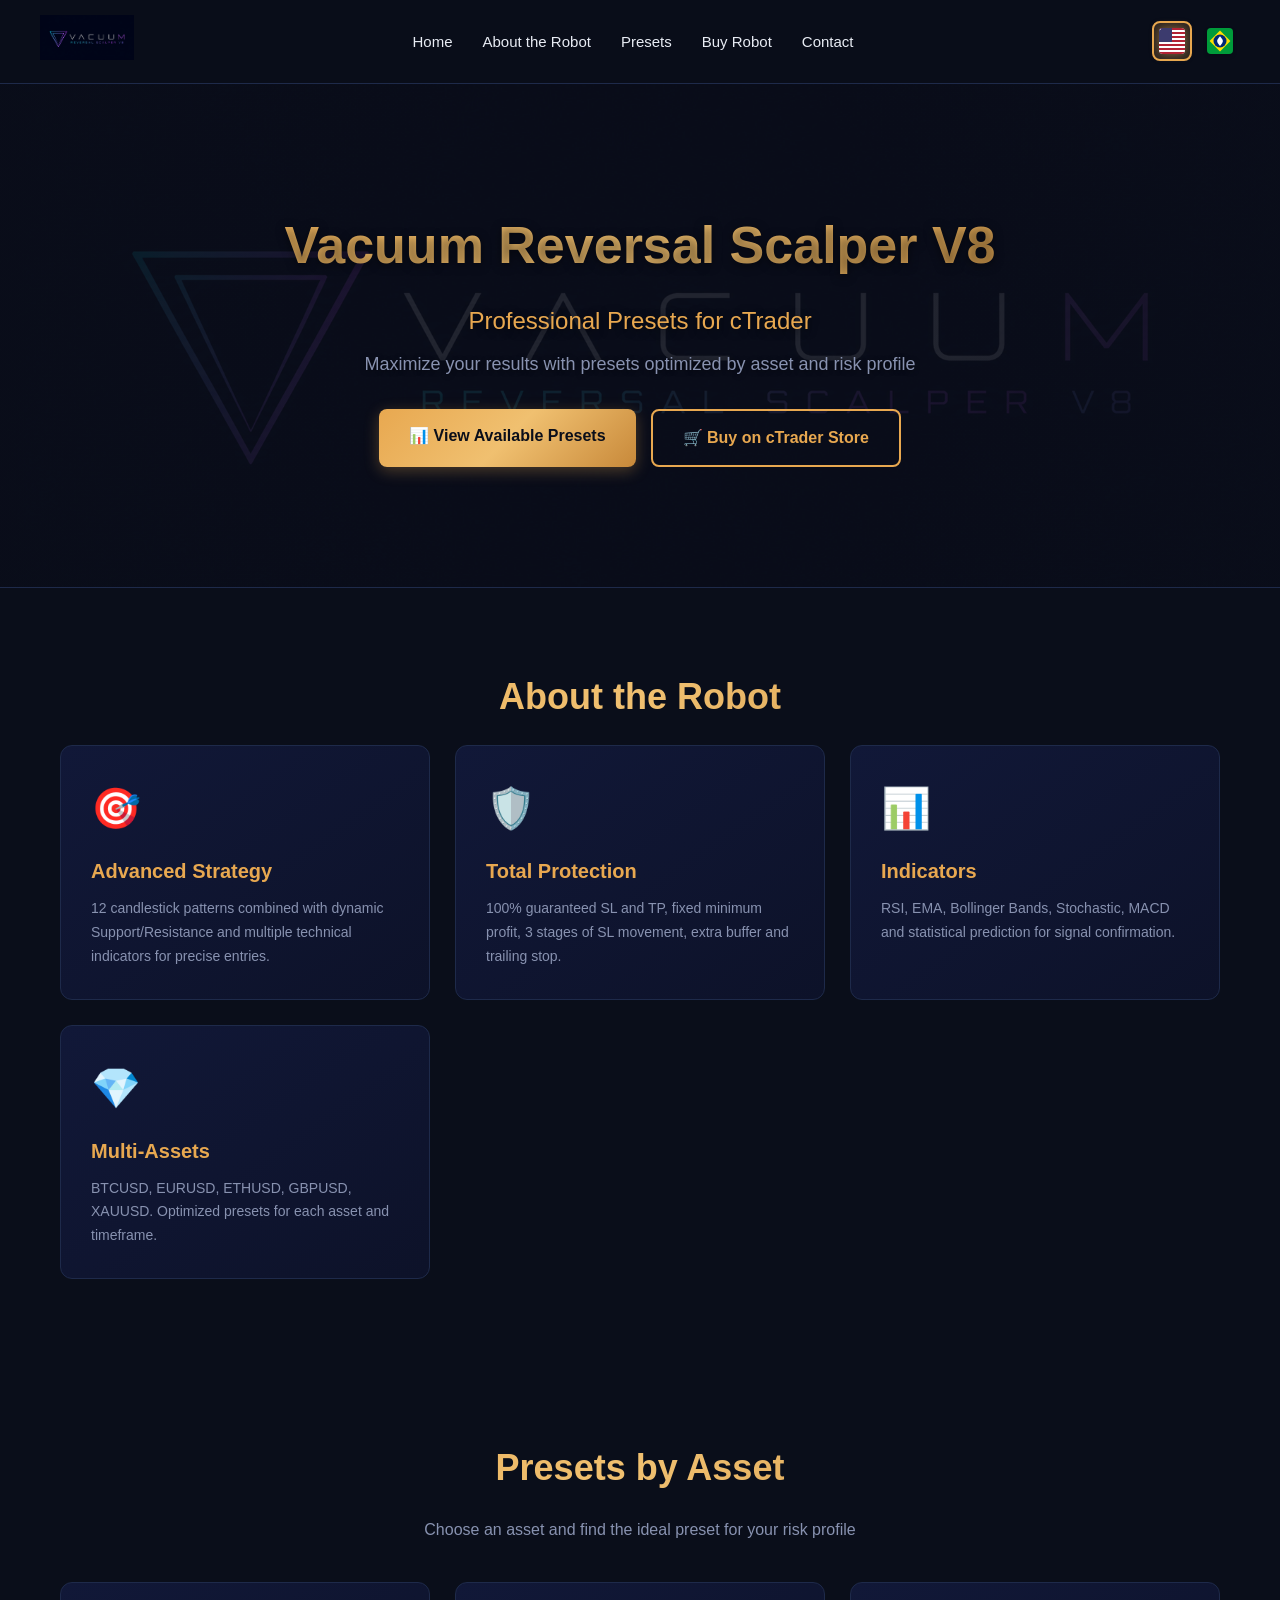
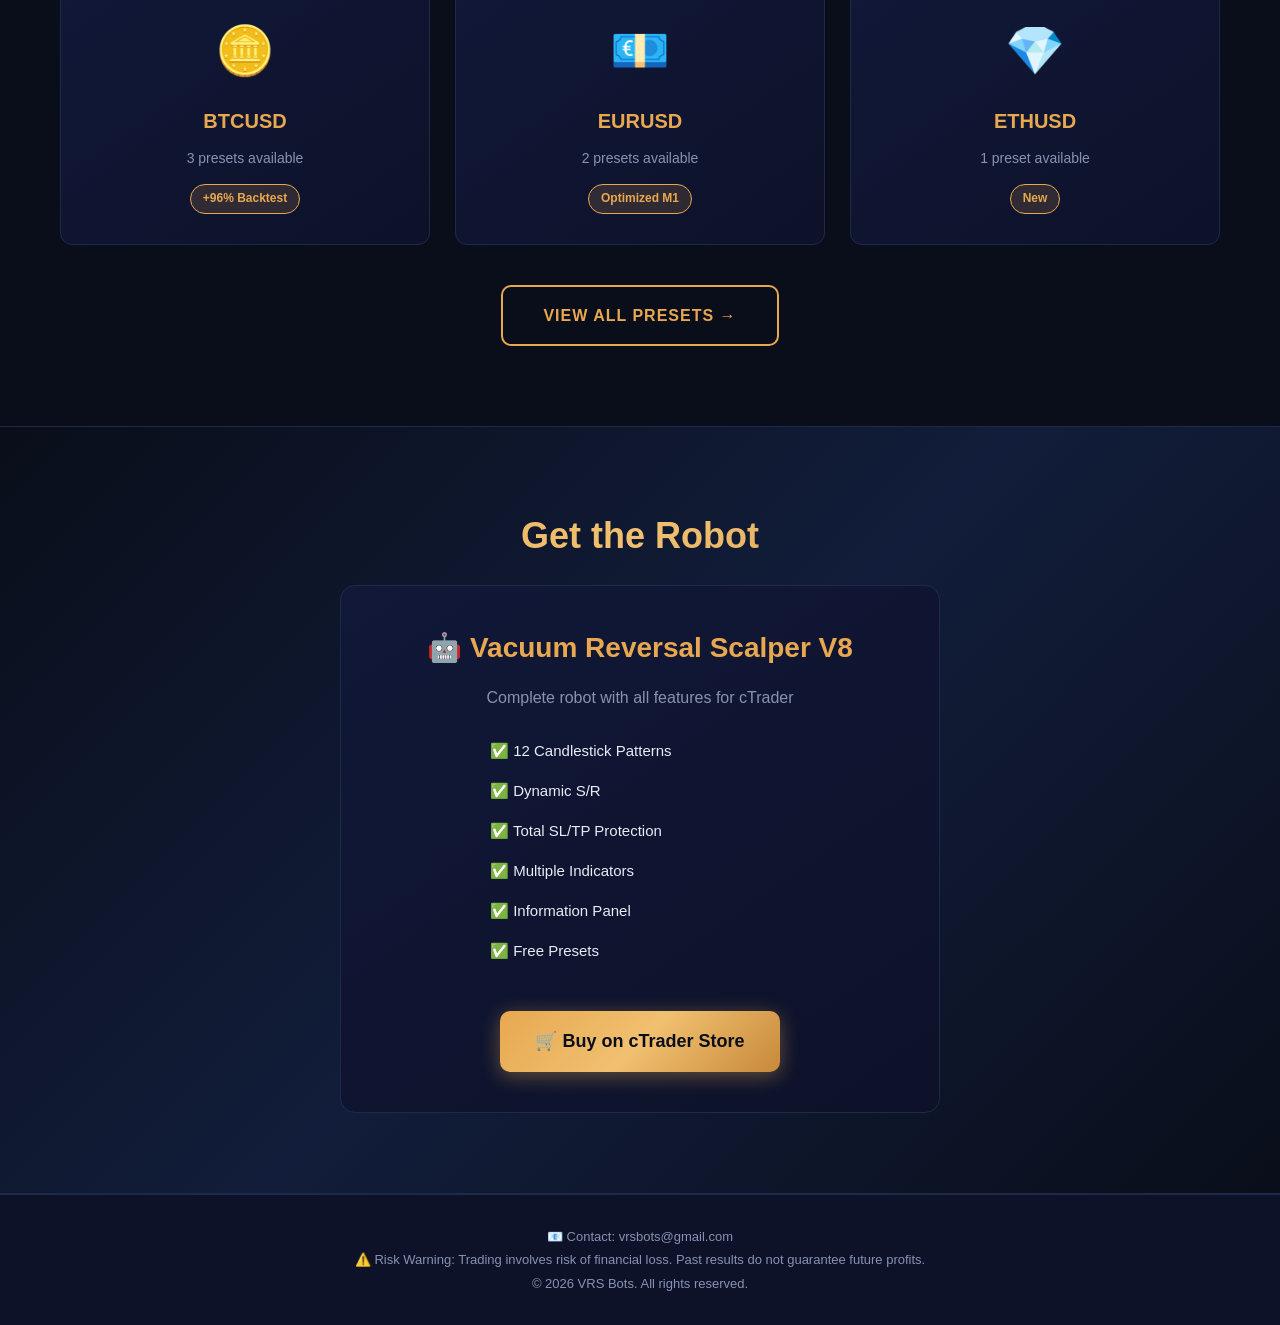
==== index.html @ 11b52287 "Atualização: multi-language, tabela de otimizações, banner e correções" ====
<!DOCTYPE html>
<html lang="en">
<head>
    <meta charset="UTF-8">
    <meta name="viewport" content="width=device-width, initial-scale=1.0">
    <title data-i18n="site.title">VRS Bots - Vacuum Reversal Scalper V8</title>
    <meta name="description" data-i18n="site.description" content="Professional presets for Vacuum Reversal Scalper V8. Optimized performance for cTrader.">
    <link rel="stylesheet" href="assets/css/style.css">
    <link rel="icon" type="image/x-icon" href="assets/images/favicon.ico">
</head>
<body>
    <header>
        <nav>
            <div class="logo">
                <img src="assets/images/logo.png" alt="VRS Bots" height="45">
            </div>
            <ul class="nav-links">
                <li><a href="#home" data-i18n="nav.home">Home</a></li>
                <li><a href="#about" data-i18n="nav.about">About the Robot</a></li>
                <li><a href="presets/" data-i18n="nav.presets">Presets</a></li>
                <li><a href="#buy" data-i18n="nav.buy">Buy Robot</a></li>
                <li><a href="#contact" data-i18n="nav.contact">Contact</a></li>
            </ul>
        </nav>
    </header>

    <main>
        <!-- Hero com Banner -->
        <section id="home" class="hero">
            <h1 data-i18n="hero.title">Vacuum Reversal Scalper V8</h1>
            <p class="subtitle" data-i18n="hero.subtitle">Professional Presets for cTrader</p>
            <p data-i18n="hero.description">Maximize your results with presets optimized by asset and risk profile</p>
            <div class="cta-buttons">
                <a href="presets/" class="btn-primary" data-i18n="hero.btn_presets">📊 View Available Presets</a>
                <a href="#buy" class="btn-secondary" data-i18n="hero.btn_buy">🛒 Buy on cTrader Store</a>
            </div>
        </section>

        <!-- Sobre o Robô -->
        <section id="about" class="about-section">
            <h2 data-i18n="about.title">About the Robot</h2>
            <div class="about-grid">
                <div class="about-card">
                    <div class="card-icon">🎯</div>
                    <h3 data-i18n="about.strategy.title">Advanced Strategy</h3>
                    <p data-i18n="about.strategy.desc">12 candlestick patterns combined with dynamic Support/Resistance and multiple technical indicators for precise entries.</p>
                </div>
                <div class="about-card">
                    <div class="card-icon">🛡️</div>
                    <h3 data-i18n="about.protection.title">Total Protection</h3>
                    <p data-i18n="about.protection.desc">100% guaranteed SL and TP, fixed minimum profit, 3 stages of SL movement, extra buffer and trailing stop.</p>
                </div>
                <div class="about-card">
                    <div class="card-icon">📊</div>
                    <h3 data-i18n="about.indicators.title">Indicators</h3>
                    <p data-i18n="about.indicators.desc">RSI, EMA, Bollinger Bands, Stochastic, MACD and statistical prediction for signal confirmation.</p>
                </div>
                <div class="about-card">
                    <div class="card-icon">💎</div>
                    <h3 data-i18n="about.assets.title">Multi-Assets</h3>
                    <p data-i18n="about.assets.desc">BTCUSD, EURUSD, ETHUSD, GBPUSD, XAUUSD. Optimized presets for each asset and timeframe.</p>
                </div>
            </div>
        </section>

        <!-- Presets em Destaque (APENAS 3) -->
        <section class="featured-presets">
            <h2 data-i18n="featured.title">Presets by Asset</h2>
            <p class="section-desc" data-i18n="featured.desc">Choose an asset and find the ideal preset for your risk profile</p>
            
            <div class="preset-cards">
                <!-- BTCUSD -->
                <a href="presets/btcusd/" class="preset-card">
                    <span class="asset-icon">🪙</span>
                    <h3>BTCUSD</h3>
                    <p>3 presets available</p>
                    <span class="badge">+96% Backtest</span>
                </a>

                <!-- EURUSD -->
                <a href="presets/eurusd/" class="preset-card">
                    <span class="asset-icon">💶</span>
                    <h3>EURUSD</h3>
                    <p>2 presets available</p>
                    <span class="badge">Optimized M1</span>
                </a>

                <!-- ETHUSD -->
                <a href="presets/ethusd/" class="preset-card">
                    <span class="asset-icon">💎</span>
                    <h3>ETHUSD</h3>
                    <p>1 preset available</p>
                    <span class="badge">New</span>
                </a>
            </div>

            <!-- Botão Ver Mais -->
            <div class="see-more">
                <a href="presets/" class="btn-see-more" data-i18n="featured.see_more">
                    View All Presets →
                </a>
            </div>
        </section>

        <!-- Comprar Robô -->
        <section id="buy" class="buy-section">
            <h2 data-i18n="buy_section.title">Get the Robot</h2>
            <div class="buy-card">
                <div class="buy-info">
                    <h3 data-i18n="buy_section.robot_name">🤖 Vacuum Reversal Scalper V8</h3>
                    <p data-i18n="buy_section.desc">Complete robot with all features for cTrader</p>
                    <ul data-i18n-list="buy_section.features">
                        <li>✅ 12 Candlestick Patterns</li>
                        <li>✅ Dynamic S/R</li>
                        <li>✅ Total SL/TP Protection</li>
                        <li>✅ Multiple Indicators</li>
                        <li>✅ Information Panel</li>
                        <li>✅ Free Presets</li>
                    </ul>
                    <a href="https://ctrader.com/loja/seu-robo-aqui" class="btn-buy" target="_blank" data-i18n="buy_section.btn">
                        🛒 Buy on cTrader Store
                    </a>
                </div>
            </div>
        </section>
    </main>

    <footer id="contact">
        <div class="footer-content">
            <p data-i18n="footer.contact">📧 Contact: vrsbots@gmail.com</p>
            <p data-i18n="footer.disclaimer">⚠️ Risk Warning: Trading involves risk of financial loss. Past results do not guarantee future profits.</p>
            <p data-i18n="footer.copyright">© 2026 VRS Bots. All rights reserved.</p>
        </div>
    </footer>

    <script src="assets/js/i18n.js"></script>
    <script src="assets/js/main.js"></script>
</body>
</html>
---- assets/css/style.css ----
/* ========== RESET ========== */
* {
    margin: 0;
    padding: 0;
    box-sizing: border-box;
}

/* ========== VARIÁVEIS DE CORES (Baseadas na Logo) ========== */
:root {
    /* Cores principais da logo */
    --bg-primary: #0a0e1a;
    --bg-secondary: #0d1229;
    --bg-card: #111838;
    --bg-table: #0b1025;
    
    /* Cores de texto */
    --text-primary: #e8ecf4;
    --text-secondary: #8892b0;
    
    /* Cores de destaque (dourado/laranja da logo) */
    --accent-primary: #e8a850;
    --accent-secondary: #c8893a;
    --accent-gold: #f0c070;
    
    /* Cores complementares */
    --accent-blue: #5b8def;
    --accent-red: #e05555;
    --accent-green: #4caf84;
    
    /* Bordas */
    --border: #1e2a4a;
    --border-light: #2a3a5a;
    
    /* Gradientes */
    --gradient-hero: linear-gradient(135deg, #0a0e1a 0%, #111d3a 50%, #0a0e1a 100%);
    --gradient-gold: linear-gradient(135deg, #e8a850, #f0c070, #c8893a);
    --gradient-card: linear-gradient(145deg, #111838, #0d1229);
}

/* ========== BASE ========== */
body {
    font-family: 'Segoe UI', Tahoma, Geneva, Verdana, sans-serif;
    background: var(--bg-primary);
    color: var(--text-primary);
    line-height: 1.6;
    min-height: 100vh;
}

a {
    color: var(--accent-primary);
    text-decoration: none;
    transition: all 0.3s;
}

a:hover {
    color: var(--accent-gold);
}

/* ========== HEADER ========== */
header {
    background: rgba(10, 14, 26, 0.95);
    backdrop-filter: blur(10px);
    padding: 15px 30px;
    border-bottom: 1px solid var(--border);
    position: sticky;
    top: 0;
    z-index: 100;
}

nav {
    display: flex;
    justify-content: space-between;
    align-items: center;
    max-width: 1200px;
    margin: 0 auto;
}

.logo img {
    height: 45px;
}

.nav-links {
    display: flex;
    list-style: none;
    gap: 30px;
}

.nav-links a {
    color: var(--text-primary);
    font-size: 15px;
    font-weight: 500;
    position: relative;
}

.nav-links a::after {
    content: '';
    position: absolute;
    width: 0;
    height: 2px;
    bottom: -5px;
    left: 0;
    background: var(--gradient-gold);
    transition: width 0.3s;
}

.nav-links a:hover::after {
    width: 100%;
}

/* ========== HERO COM BANNER ========== */
.hero {
    text-align: center;
    padding: 120px 20px;
    position: relative;
    overflow: hidden;
    /* Banner background */
    background-image: url('../images/banner.png');
    background-size: cover;
    background-position: center;
    background-repeat: no-repeat;
    border-bottom: 1px solid var(--border);
}

/* Overlay escuro com transparência 60% */
.hero::before {
    content: '';
    position: absolute;
    top: 0;
    left: 0;
    width: 100%;
    height: 100%;
    background: rgba(10, 14, 26, 0.9);  /* 60% de opacidade */
    z-index: 1;
}

/* Segundo overlay para efeito gradiente nas bordas */
.hero::after {
    content: '';
    position: absolute;
    top: 0;
    left: 0;
    width: 100%;
    height: 100%;
    background: radial-gradient(
        circle at center,
        transparent 40%,
        rgba(10, 14, 26, 0.4) 100%
    );
    z-index: 2;
}

/* Conteúdo do hero fica acima dos overlays */
.hero h1,
.hero .subtitle,
.hero p,
.hero .cta-buttons {
    position: relative;
    z-index: 3;
}

.hero h1 {
    font-size: 52px;
    margin-bottom: 15px;
    background: var(--gradient-gold);
    -webkit-background-clip: text;
    -webkit-text-fill-color: transparent;
    background-clip: text;
    text-shadow: 0 2px 10px rgba(0, 0, 0, 0.5);
}

.hero .subtitle {
    font-size: 24px;
    color: var(--accent-primary);
    margin-bottom: 10px;
    text-shadow: 0 2px 8px rgba(0, 0, 0, 0.5);
}

.hero p {
    font-size: 18px;
    color: var(--text-secondary);
    margin-bottom: 30px;
    text-shadow: 0 1px 5px rgba(0, 0, 0, 0.5);
}

.cta-buttons {
    display: flex;
    gap: 15px;
    justify-content: center;
    flex-wrap: wrap;
}

/* ========== BANNER PARA PÁGINAS INTERNAS ========== */
.page-banner {
    text-align: center;
    padding: 80px 20px;
    position: relative;
    overflow: hidden;
    background-image: url('../images/banner-interno.png');
    background-size: cover;
    background-position: center;
    background-repeat: no-repeat;
    border-bottom: 1px solid var(--border);
}

/* Overlay mais escuro para páginas internas (50%) */
.page-banner::before {
    content: '';
    position: absolute;
    top: 0;
    left: 0;
    width: 100%;
    height: 100%;
    background: rgba(10, 14, 26, 0.8);  /* 50% de opacidade */
    z-index: 1;
}

/* Gradiente suave nas bordas */
.page-banner::after {
    content: '';
    position: absolute;
    top: 0;
    left: 0;
    width: 100%;
    height: 100%;
    background: radial-gradient(
        circle at center,
        transparent 50%,
        rgba(10, 14, 26, 0.3) 100%
    );
    z-index: 2;
}

.page-banner h1,
.page-banner p,
.page-banner .breadcrumb {
    position: relative;
    z-index: 3;
    text-shadow: 0 2px 8px rgba(0, 0, 0, 0.5);
}

.page-banner h1 {
    font-size: 40px;
    margin-bottom: 10px;
    background: var(--gradient-gold);
    -webkit-background-clip: text;
    -webkit-text-fill-color: transparent;
    background-clip: text;
}

.page-banner p {
    color: var(--text-secondary);
    font-size: 16px;
}

.page-banner .breadcrumb {
    font-size: 14px;
    color: var(--text-secondary);
    margin-bottom: 15px;
}

.page-banner .breadcrumb a {
    color: var(--accent-primary);
}

/* ========== BOTÕES ========== */
.btn-primary {
    display: inline-block;
    padding: 14px 30px;
    background: var(--gradient-gold);
    color: #0a0e1a !important;
    border-radius: 8px;
    font-weight: 700;
    font-size: 16px;
    transition: all 0.3s;
    border: none;
    cursor: pointer;
    box-shadow: 0 4px 15px rgba(232, 168, 80, 0.3);
}

.btn-primary:hover {
    transform: translateY(-2px);
    box-shadow: 0 6px 25px rgba(232, 168, 80, 0.5);
    color: #0a0e1a !important;
}

.btn-secondary {
    display: inline-block;
    padding: 14px 30px;
    background: transparent;
    color: var(--accent-primary) !important;
    border: 2px solid var(--accent-primary);
    border-radius: 8px;
    font-weight: 600;
    font-size: 16px;
    transition: all 0.3s;
}

.btn-secondary:hover {
    background: rgba(232, 168, 80, 0.1);
    transform: translateY(-2px);
    box-shadow: 0 4px 15px rgba(232, 168, 80, 0.2);
}

.btn-download {
    display: inline-block;
    padding: 6px 15px;
    background: var(--accent-primary);
    color: #0a0e1a !important;
    border-radius: 5px;
    font-size: 13px;
    font-weight: 600;
    transition: all 0.3s;
}

.btn-download:hover {
    background: var(--accent-gold);
    transform: scale(1.05);
}

.btn-view {
    display: inline-block;
    padding: 6px 15px;
    background: transparent;
    color: var(--accent-primary) !important;
    border: 1px solid var(--accent-primary);
    border-radius: 5px;
    font-size: 13px;
    margin-right: 5px;
    transition: all 0.3s;
}

.btn-view:hover {
    background: rgba(232, 168, 80, 0.1);
}

.btn-card {
    display: inline-block;
    padding: 10px 25px;
    background: var(--accent-primary);
    color: #0a0e1a !important;
    border-radius: 6px;
    font-weight: 600;
    font-size: 14px;
    transition: all 0.3s;
}

.btn-card:hover {
    background: var(--accent-gold);
    transform: translateY(-2px);
}

.btn-buy {
    display: inline-block;
    padding: 16px 35px;
    background: var(--gradient-gold);
    color: #0a0e1a !important;
    border-radius: 10px;
    font-weight: 700;
    font-size: 18px;
    transition: all 0.3s;
    box-shadow: 0 4px 20px rgba(232, 168, 80, 0.4);
    margin-top: 20px;
}

.btn-buy:hover {
    transform: translateY(-3px);
    box-shadow: 0 8px 30px rgba(232, 168, 80, 0.6);
}

/* ========== SEÇÕES ========== */
section {
    padding: 80px 20px;
}

section h2 {
    text-align: center;
    font-size: 36px;
    margin-bottom: 20px;
    background: var(--gradient-gold);
    -webkit-background-clip: text;
    -webkit-text-fill-color: transparent;
    background-clip: text;
}

.section-desc {
    text-align: center;
    color: var(--text-secondary);
    font-size: 16px;
    margin-bottom: 40px;
}

/* ========== GRID DE CARDS ========== */
.about-grid, .preset-cards, .asset-grid {
    display: grid;
    grid-template-columns: repeat(auto-fit, minmax(280px, 1fr));
    gap: 25px;
    max-width: 1200px;
    margin: 0 auto;
    padding: 0 20px;
}

/* ========== ABOUT CARDS ========== */
.about-card {
    background: var(--gradient-card);
    padding: 30px;
    border-radius: 12px;
    border: 1px solid var(--border);
    transition: all 0.3s;
}

.about-card:hover {
    transform: translateY(-5px);
    box-shadow: 0 10px 30px rgba(0, 0, 0, 0.4);
    border-color: var(--accent-primary);
}

.card-icon {
    font-size: 40px;
    margin-bottom: 15px;
}

.about-card h3 {
    font-size: 20px;
    margin-bottom: 10px;
    color: var(--accent-primary);
}

.about-card p {
    color: var(--text-secondary);
    font-size: 14px;
    line-height: 1.7;
}

/* ========== PRESET CARDS ========== */
.preset-card {
    background: var(--gradient-card);
    padding: 30px;
    border-radius: 12px;
    border: 1px solid var(--border);
    text-align: center;
    transition: all 0.3s;
}

.preset-card:hover {
    transform: translateY(-5px);
    box-shadow: 0 10px 30px rgba(0, 0, 0, 0.4);
    border-color: var(--accent-primary);
}

.asset-icon {
    font-size: 48px;
    display: block;
    margin-bottom: 15px;
}

.preset-card h3 {
    font-size: 20px;
    margin-bottom: 10px;
    color: var(--accent-primary);
}

.preset-card p {
    color: var(--text-secondary);
    font-size: 14px;
    margin-bottom: 15px;
}

/* ========== BADGES ========== */
.badge {
    display: inline-block;
    padding: 4px 12px;
    border-radius: 20px;
    font-size: 12px;
    font-weight: 600;
    background: rgba(232, 168, 80, 0.15);
    color: var(--accent-primary);
    border: 1px solid var(--accent-primary);
}

.badge-red {
    background: rgba(224, 85, 85, 0.15);
    color: var(--accent-red);
    border: 1px solid var(--accent-red);
}

.badge-green {
    background: rgba(76, 175, 132, 0.15);
    color: var(--accent-green);
    border: 1px solid var(--accent-green);
}

.badge-blue {
    background: rgba(91, 141, 239, 0.15);
    color: var(--accent-blue);
    border: 1px solid var(--accent-blue);
}

.badge-gold {
    background: rgba(232, 168, 80, 0.15);
    color: var(--accent-gold);
    border: 1px solid var(--accent-gold);
}

/* ========== BUY SECTION ========== */
.buy-section {
    background: var(--gradient-hero);
    border-top: 1px solid var(--border);
    border-bottom: 1px solid var(--border);
}

.buy-card {
    max-width: 600px;
    margin: 0 auto;
    background: var(--gradient-card);
    padding: 40px;
    border-radius: 15px;
    border: 1px solid var(--border);
    text-align: center;
}

.buy-card h3 {
    font-size: 28px;
    margin-bottom: 15px;
    color: var(--accent-primary);
}

.buy-card p {
    color: var(--text-secondary);
    margin-bottom: 20px;
}

.buy-card ul {
    list-style: none;
    text-align: left;
    max-width: 300px;
    margin: 0 auto 20px;
}

.buy-card ul li {
    padding: 8px 0;
    color: var(--text-primary);
    font-size: 15px;
}

/* ========== PÁGINA DE PRESETS DO ATIVO ========== */
.preset-asset-page {
    max-width: 1100px;
    margin: 0 auto;
    padding: 40px 20px;
}

/* ========== PRESET SECTION ========== */
.preset-section {
    background: var(--gradient-card);
    border-radius: 15px;
    padding: 30px;
    margin-bottom: 40px;
    border: 1px solid var(--border);
}

.preset-title {
    display: flex;
    align-items: center;
    gap: 15px;
    margin-bottom: 20px;
    flex-wrap: wrap;
}

.preset-title h2 {
    font-size: 28px;
    color: var(--text-primary);
}

.preset-stats {
    display: flex;
    gap: 30px;
    margin-bottom: 15px;
    flex-wrap: wrap;
}

.stat-item {
    text-align: center;
}

.stat-value {
    display: block;
    font-size: 28px;
    font-weight: bold;
    color: var(--accent-primary);
}

.stat-label {
    display: block;
    font-size: 12px;
    color: var(--text-secondary);
    text-transform: uppercase;
    letter-spacing: 1px;
}

.preset-desc {
    color: var(--text-secondary);
    margin-bottom: 25px;
    font-size: 15px;
    line-height: 1.7;
}

/* ========== TABELA DE ARQUIVOS ========== */
.files-table {
    width: 100%;
    border-collapse: collapse;
    background: var(--bg-table);
    border-radius: 10px;
    overflow: hidden;
}

.files-table th {
    background: var(--bg-secondary);
    padding: 14px 15px;
    text-align: left;
    font-size: 13px;
    font-weight: 600;
    text-transform: uppercase;
    letter-spacing: 1px;
    color: var(--accent-primary);
    border-bottom: 2px solid var(--border);
}

.files-table td {
    padding: 14px 15px;
    border-bottom: 1px solid var(--border);
    font-size: 14px;
}

.files-table tbody tr:hover {
    background: rgba(232, 168, 80, 0.03);
}

.files-table strong {
    color: var(--text-primary);
}

/* ========== ASSET CARDS (Página de Presets) ========== */
.asset-grid {
    display: grid;
    grid-template-columns: repeat(auto-fit, minmax(280px, 1fr));
    gap: 25px;
    max-width: 1200px;
    margin: 0 auto;
    padding: 0 20px;
}

.asset-card {
    background: var(--gradient-card);
    padding: 30px;
    border-radius: 12px;
    border: 1px solid var(--border);
    text-align: center;
    transition: all 0.3s;
}

.asset-card:hover {
    transform: translateY(-5px);
    box-shadow: 0 10px 30px rgba(0, 0, 0, 0.4);
    border-color: var(--accent-primary);
}

.asset-header {
    margin-bottom: 15px;
}

.asset-header .asset-icon {
    font-size: 48px;
    display: block;
    margin-bottom: 10px;
}

.asset-header h2 {
    font-size: 24px;
    color: var(--accent-primary);
}

.asset-info p {
    color: var(--text-secondary);
    font-size: 14px;
    margin-bottom: 8px;
}

/* ========== FOOTER ========== */
footer {
    background: var(--bg-secondary);
    text-align: center;
    padding: 30px;
    border-top: 1px solid var(--border);
    color: var(--text-secondary);
    font-size: 13px;
    line-height: 1.8;
}

/* ========== RESPONSIVO ========== */
@media (max-width: 768px) {
    .hero h1 {
        font-size: 32px;
    }

    .nav-links {
        display: none;
    }

    .preset-stats {
        gap: 20px;
    }

    .stat-item {
        flex: 1;
        min-width: 80px;
    }

    .files-table {
        font-size: 12px;
    }

    .files-table th,
    .files-table td {
        padding: 10px;
    }

    .btn-download,
    .btn-view {
        padding: 4px 10px;
        font-size: 11px;
    }
    
    .buy-card {
        padding: 25px;
    }
    
    .hero {
        padding: 80px 20px;
    }
    
    .page-banner {
        padding: 60px 20px;
    }
}
/* ========== TABELA DE OTIMIZAÇÕES ========== */
.table-container {
    overflow-x: auto;
    margin-bottom: 30px;
    border-radius: 12px;
    border: 1px solid var(--border);
}

.optimization-table {
    width: 100%;
    min-width: 900px;
    border-collapse: collapse;
    background: var(--bg-table);
    font-size: 14px;
}

.optimization-table th {
    background: var(--bg-secondary);
    padding: 18px 15px;
    text-align: center;
    font-size: 13px;
    font-weight: 700;
    text-transform: uppercase;
    letter-spacing: 0.5px;
    color: var(--accent-primary);
    border-bottom: 3px solid var(--accent-primary);
    white-space: nowrap;
}

.optimization-table td {
    padding: 16px 15px;
    text-align: center;
    border-bottom: 1px solid var(--border);
    white-space: nowrap;
    color: var(--text-primary);
    font-size: 14px;
}

.optimization-table tbody tr {
    transition: all 0.3s;
}

.optimization-table tbody tr:hover {
    background: rgba(232, 168, 80, 0.05);
    transform: scale(1.005);
}

.optimization-table tbody tr:nth-child(even) {
    background: rgba(255, 255, 255, 0.015);
}

.optimization-table tbody tr:nth-child(even):hover {
    background: rgba(232, 168, 80, 0.05);
}

/* Valores positivos (verde) */
.optimization-table .positive {
    color: var(--accent-green);
    font-weight: 700;
}

/* Valores negativos (vermelho) */
.optimization-table .negative {
    color: var(--accent-red);
    font-weight: 600;
}

/* Coluna de Download */
.optimization-table td:last-child {
    padding: 12px;
}

/* ========== INFO DO ZIP ========== */
.zip-info {
    background: var(--gradient-card);
    border-radius: 12px;
    padding: 25px 30px;
    border: 1px solid var(--border);
    text-align: center;
}

.zip-info h3 {
    color: var(--accent-primary);
    margin-bottom: 15px;
    font-size: 16px;
}

.zip-items {
    display: flex;
    justify-content: center;
    gap: 20px;
    flex-wrap: wrap;
}

.zip-item {
    background: var(--bg-secondary);
    padding: 10px 18px;
    border-radius: 8px;
    font-size: 13px;
    color: var(--text-secondary);
    border: 1px solid var(--border);
    display: flex;
    align-items: center;
    gap: 8px;
}

/* ========== RESPONSIVO ========== */
@media (max-width: 768px) {
    .optimization-table {
        min-width: 700px;
        font-size: 12px;
    }
    
    .optimization-table th,
    .optimization-table td {
        padding: 10px 8px;
        font-size: 11px;
    }
    
    .zip-items {
        gap: 10px;
    }
    
    .zip-item {
        font-size: 11px;
        padding: 8px 12px;
    }
}
/* ========== SELETOR DE IDIOMA ========== */
.lang-switcher {
    display: flex;
    gap: 5px;
    margin-left: 20px;
}

.lang-btn {
    padding: 6px 12px;
    background: transparent;
    color: var(--text-secondary);
    border: 1px solid var(--border);
    border-radius: 6px;
    cursor: pointer;
    font-size: 13px;
    font-weight: 500;
    transition: all 0.3s;
}

.lang-btn:hover {
    color: var(--accent-primary);
    border-color: var(--accent-primary);
}

.lang-btn.active {
    background: var(--accent-primary);
    color: #0a0e1a;
    border-color: var(--accent-primary);
    font-weight: 700;
}

@media (max-width: 768px) {
    .lang-switcher {
        margin-left: 10px;
    }
    
    .lang-btn {
        padding: 4px 8px;
        font-size: 11px;
    }
}
/* ========== BOTÃO VER MAIS ========== */
.see-more {
    text-align: center;
    margin-top: 40px;
}

.btn-see-more {
    display: inline-block;
    padding: 16px 40px;
    background: transparent;
    color: var(--accent-primary) !important;
    border: 2px solid var(--accent-primary);
    border-radius: 10px;
    font-weight: 700;
    font-size: 16px;
    transition: all 0.3s;
    text-transform: uppercase;
    letter-spacing: 1px;
}

.btn-see-more:hover {
    background: var(--accent-primary);
    color: #0a0e1a !important;
    transform: translateY(-2px);
    box-shadow: 0 5px 20px rgba(232, 168, 80, 0.3);
}
/* ========== SELETOR DE IDIOMA COM BANDEIRAS ========== */
.lang-switcher {
    display: flex;
    gap: 8px;
    margin-left: 20px;
    align-items: center;
}

.lang-btn {
    display: flex;
    align-items: center;
    justify-content: center;
    padding: 6px;
    background: transparent;
    border: 2px solid transparent;
    border-radius: 8px;
    cursor: pointer;
    transition: all 0.3s;
    width: 40px;
    height: 40px;
}

.lang-btn img {
    width: 26px;
    height: 26px;
    border-radius: 4px;
    transition: all 0.3s;
    box-shadow: 0 2px 4px rgba(0,0,0,0.2);
}

.lang-btn:hover {
    background: rgba(232, 168, 80, 0.1);
    border-color: rgba(232, 168, 80, 0.3);
}

.lang-btn:hover img {
    transform: scale(1.1);
}

.lang-btn.active {
    background: rgba(232, 168, 80, 0.15);
    border-color: var(--accent-primary);
}

.lang-btn.active img {
    box-shadow: 0 0 10px rgba(232, 168, 80, 0.5);
}

.lang-btn:disabled {
    opacity: 0.5;
    cursor: not-allowed;
}

@media (max-width: 768px) {
    .lang-switcher {
        margin-left: 10px;
        gap: 5px;
    }
    
    .lang-btn {
        width: 36px;
        height: 36px;
    }
    
    .lang-btn img {
        width: 22px;
        height: 22px;
    }
}
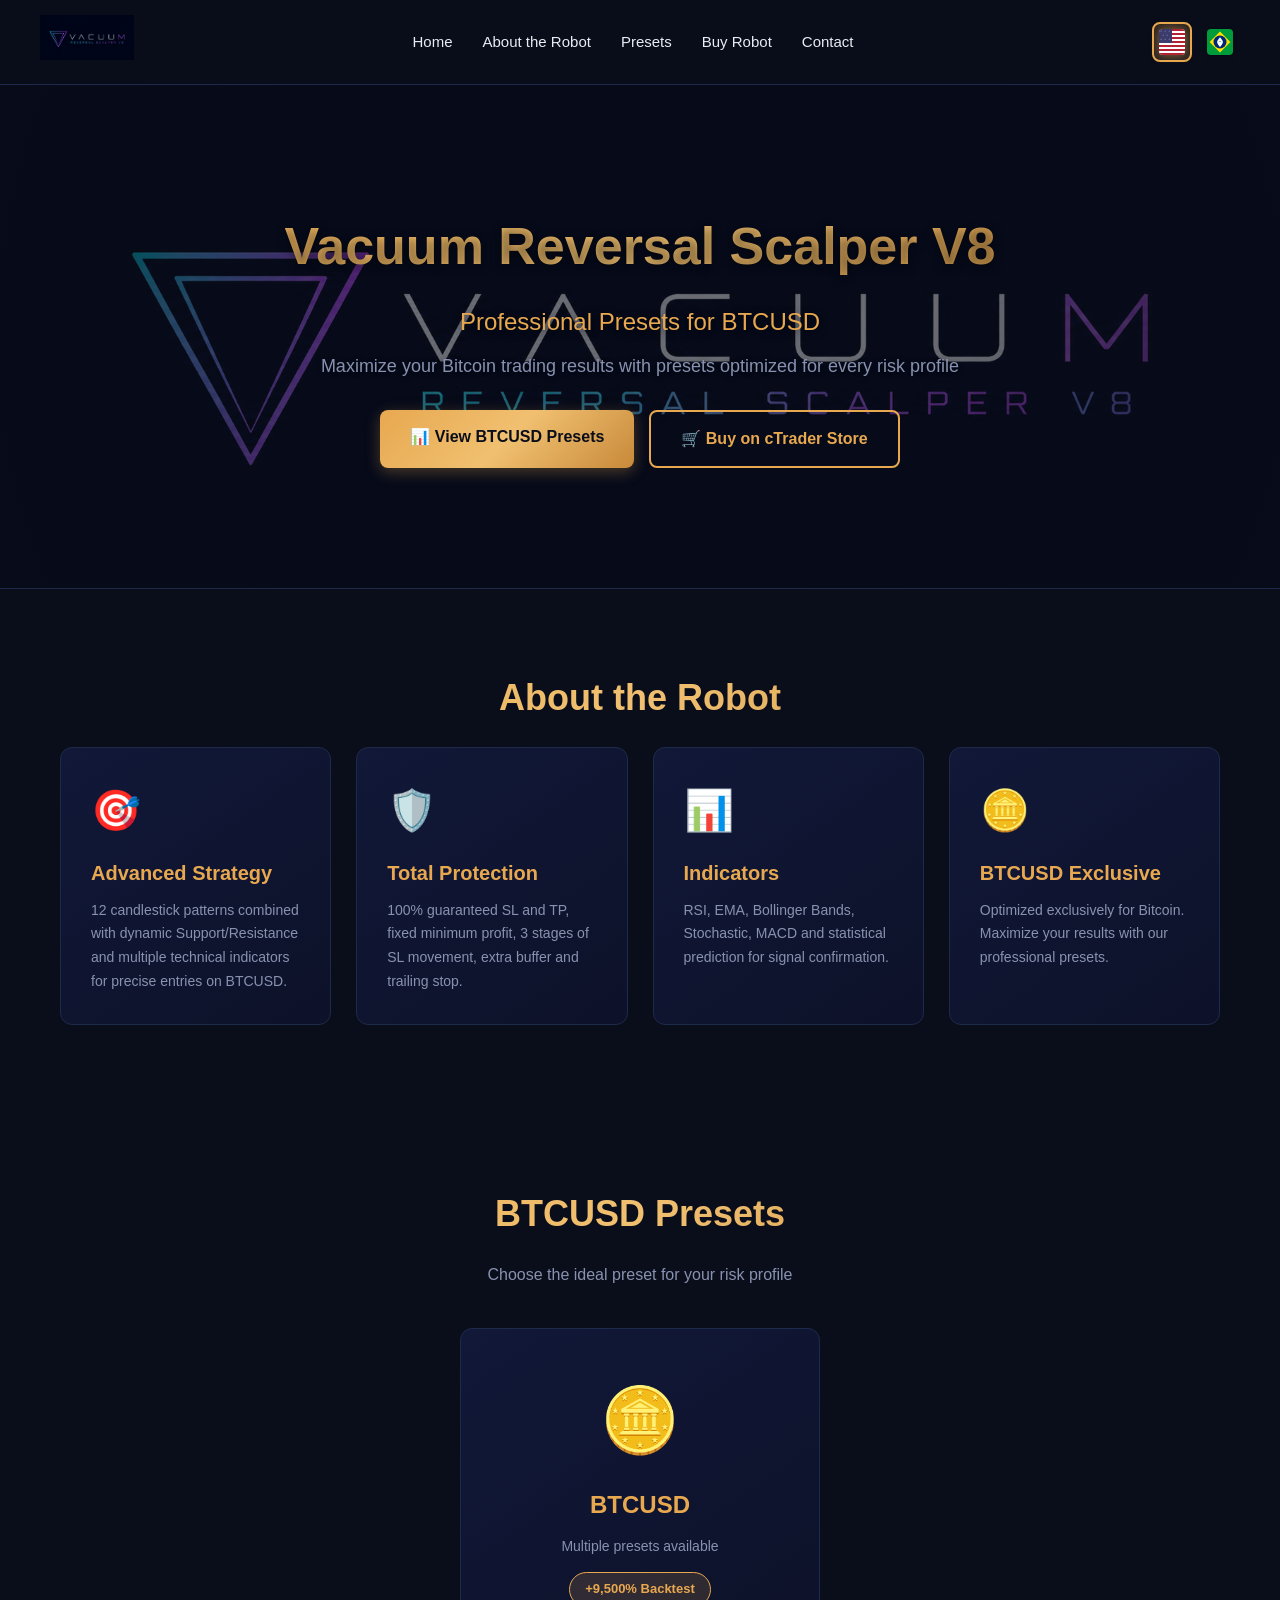
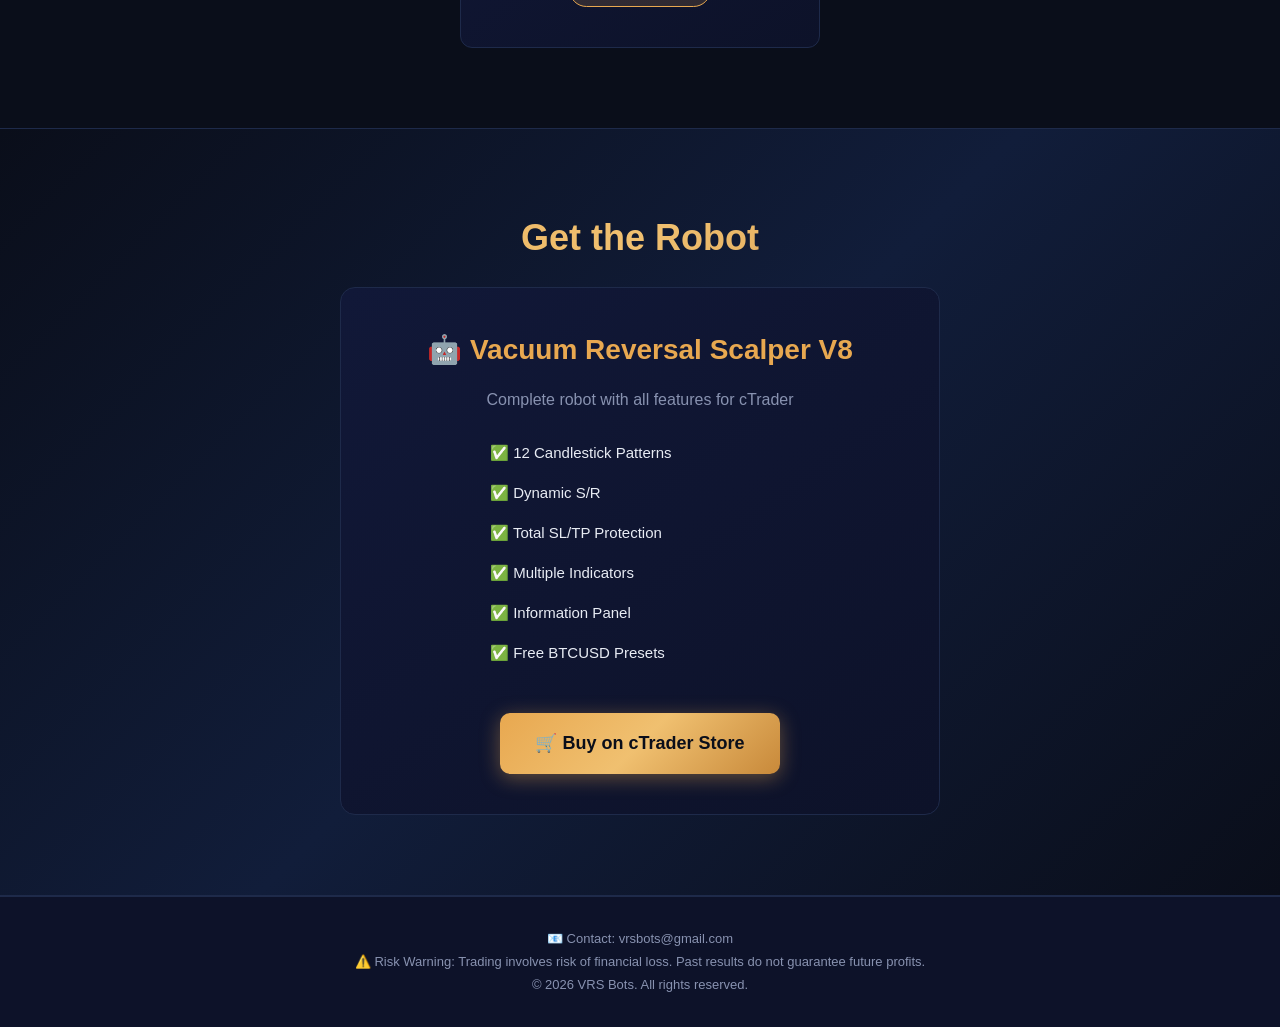
==== commit c68b7e38: "Adicionado style.css, main.js, data.json, bandeiras SVG" ====
--- a/index.html
+++ b/index.html
@@ -56,48 +56,24 @@
                     <p data-i18n="about.indicators.desc">RSI, EMA, Bollinger Bands, Stochastic, MACD and statistical prediction for signal confirmation.</p>
                 </div>
                 <div class="about-card">
-                    <div class="card-icon">💎</div>
-                    <h3 data-i18n="about.assets.title">Multi-Assets</h3>
-                    <p data-i18n="about.assets.desc">BTCUSD, EURUSD, ETHUSD, GBPUSD, XAUUSD. Optimized presets for each asset and timeframe.</p>
+                    <div class="card-icon">🪙</div>
+                    <h3 data-i18n="about.asset.title">BTCUSD</h3>
+                    <p data-i18n="about.asset.desc">Optimized exclusively for Bitcoin. Maximize your results with our professional presets.</p>
                 </div>
             </div>
         </section>
 
-        <!-- Presets em Destaque (APENAS 3) -->
+        <!-- Preset BTCUSD -->
         <section class="featured-presets">
-            <h2 data-i18n="featured.title">Presets by Asset</h2>
-            <p class="section-desc" data-i18n="featured.desc">Choose an asset and find the ideal preset for your risk profile</p>
+            <h2 data-i18n="featured.title">BTCUSD Presets</h2>
+            <p class="section-desc" data-i18n="featured.desc">Choose the ideal preset for your risk profile</p>
             
             <div class="preset-cards">
-                <!-- BTCUSD -->
                 <a href="presets/btcusd/" class="preset-card">
                     <span class="asset-icon">🪙</span>
                     <h3>BTCUSD</h3>
-                    <p>3 presets available</p>
-                    <span class="badge">+96% Backtest</span>
-                </a>
-
-                <!-- EURUSD -->
-                <a href="presets/eurusd/" class="preset-card">
-                    <span class="asset-icon">💶</span>
-                    <h3>EURUSD</h3>
-                    <p>2 presets available</p>
-                    <span class="badge">Optimized M1</span>
-                </a>
-
-                <!-- ETHUSD -->
-                <a href="presets/ethusd/" class="preset-card">
-                    <span class="asset-icon">💎</span>
-                    <h3>ETHUSD</h3>
-                    <p>1 preset available</p>
-                    <span class="badge">New</span>
-                </a>
-            </div>
-
-            <!-- Botão Ver Mais -->
-            <div class="see-more">
-                <a href="presets/" class="btn-see-more" data-i18n="featured.see_more">
-                    View All Presets →
+                    <p data-i18n="featured.presets_available">Multiple presets available</p>
+                    <span class="badge">+9,500% Backtest</span>
                 </a>
             </div>
         </section>
@@ -127,7 +103,7 @@
 
     <footer id="contact">
         <div class="footer-content">
-            <p data-i18n="footer.contact">📧 Contact: vrsbots@gmail.com</p>
+            <p data-i18n="footer.contact">📧 Contact: vrsbots@email.com</p>
             <p data-i18n="footer.disclaimer">⚠️ Risk Warning: Trading involves risk of financial loss. Past results do not guarantee future profits.</p>
             <p data-i18n="footer.copyright">© 2026 VRS Bots. All rights reserved.</p>
         </div>
--- a/assets/css/style.css
+++ b/assets/css/style.css
@@ -5,33 +5,27 @@
     box-sizing: border-box;
 }
 
-/* ========== VARIÁVEIS DE CORES (Baseadas na Logo) ========== */
+/* ========== VARIÁVEIS DE CORES ========== */
 :root {
-    /* Cores principais da logo */
     --bg-primary: #0a0e1a;
     --bg-secondary: #0d1229;
     --bg-card: #111838;
     --bg-table: #0b1025;
     
-    /* Cores de texto */
     --text-primary: #e8ecf4;
     --text-secondary: #8892b0;
     
-    /* Cores de destaque (dourado/laranja da logo) */
     --accent-primary: #e8a850;
     --accent-secondary: #c8893a;
     --accent-gold: #f0c070;
     
-    /* Cores complementares */
     --accent-blue: #5b8def;
     --accent-red: #e05555;
     --accent-green: #4caf84;
     
-    /* Bordas */
     --border: #1e2a4a;
     --border-light: #2a3a5a;
     
-    /* Gradientes */
     --gradient-hero: linear-gradient(135deg, #0a0e1a 0%, #111d3a 50%, #0a0e1a 100%);
     --gradient-gold: linear-gradient(135deg, #e8a850, #f0c070, #c8893a);
     --gradient-card: linear-gradient(145deg, #111838, #0d1229);
@@ -79,6 +73,12 @@
     height: 45px;
 }
 
+.logo {
+    font-size: 20px;
+    font-weight: bold;
+    color: var(--accent-primary) !important;
+}
+
 .nav-links {
     display: flex;
     list-style: none;
@@ -113,7 +113,6 @@
     padding: 120px 20px;
     position: relative;
     overflow: hidden;
-    /* Banner background */
     background-image: url('../images/banner.png');
     background-size: cover;
     background-position: center;
@@ -121,7 +120,6 @@
     border-bottom: 1px solid var(--border);
 }
 
-/* Overlay escuro com transparência 60% */
 .hero::before {
     content: '';
     position: absolute;
@@ -129,11 +127,10 @@
     left: 0;
     width: 100%;
     height: 100%;
-    background: rgba(10, 14, 26, 0.9);  /* 60% de opacidade */
+    background: rgba(10, 14, 26, 0.6);
     z-index: 1;
 }
 
-/* Segundo overlay para efeito gradiente nas bordas */
 .hero::after {
     content: '';
     position: absolute;
@@ -141,15 +138,10 @@
     left: 0;
     width: 100%;
     height: 100%;
-    background: radial-gradient(
-        circle at center,
-        transparent 40%,
-        rgba(10, 14, 26, 0.4) 100%
-    );
+    background: radial-gradient(circle at center, transparent 40%, rgba(10, 14, 26, 0.4) 100%);
     z-index: 2;
 }
 
-/* Conteúdo do hero fica acima dos overlays */
 .hero h1,
 .hero .subtitle,
 .hero p,
@@ -189,7 +181,7 @@
     flex-wrap: wrap;
 }
 
-/* ========== BANNER PARA PÁGINAS INTERNAS ========== */
+/* ========== BANNER PÁGINAS INTERNAS ========== */
 .page-banner {
     text-align: center;
     padding: 80px 20px;
@@ -202,7 +194,6 @@
     border-bottom: 1px solid var(--border);
 }
 
-/* Overlay mais escuro para páginas internas (50%) */
 .page-banner::before {
     content: '';
     position: absolute;
@@ -210,11 +201,10 @@
     left: 0;
     width: 100%;
     height: 100%;
-    background: rgba(10, 14, 26, 0.8);  /* 50% de opacidade */
+    background: rgba(10, 14, 26, 0.5);
     z-index: 1;
 }
 
-/* Gradiente suave nas bordas */
 .page-banner::after {
     content: '';
     position: absolute;
@@ -222,11 +212,7 @@
     left: 0;
     width: 100%;
     height: 100%;
-    background: radial-gradient(
-        circle at center,
-        transparent 50%,
-        rgba(10, 14, 26, 0.3) 100%
-    );
+    background: radial-gradient(circle at center, transparent 50%, rgba(10, 14, 26, 0.3) 100%);
     z-index: 2;
 }
 
@@ -280,7 +266,6 @@
 .btn-primary:hover {
     transform: translateY(-2px);
     box-shadow: 0 6px 25px rgba(232, 168, 80, 0.5);
-    color: #0a0e1a !important;
 }
 
 .btn-secondary {
@@ -317,22 +302,6 @@
     transform: scale(1.05);
 }
 
-.btn-view {
-    display: inline-block;
-    padding: 6px 15px;
-    background: transparent;
-    color: var(--accent-primary) !important;
-    border: 1px solid var(--accent-primary);
-    border-radius: 5px;
-    font-size: 13px;
-    margin-right: 5px;
-    transition: all 0.3s;
-}
-
-.btn-view:hover {
-    background: rgba(232, 168, 80, 0.1);
-}
-
 .btn-card {
     display: inline-block;
     padding: 10px 25px;
@@ -342,6 +311,7 @@
     font-weight: 600;
     font-size: 14px;
     transition: all 0.3s;
+    margin-top: 15px;
 }
 
 .btn-card:hover {
@@ -365,556 +335,6 @@
 .btn-buy:hover {
     transform: translateY(-3px);
     box-shadow: 0 8px 30px rgba(232, 168, 80, 0.6);
-}
-
-/* ========== SEÇÕES ========== */
-section {
-    padding: 80px 20px;
-}
-
-section h2 {
-    text-align: center;
-    font-size: 36px;
-    margin-bottom: 20px;
-    background: var(--gradient-gold);
-    -webkit-background-clip: text;
-    -webkit-text-fill-color: transparent;
-    background-clip: text;
-}
-
-.section-desc {
-    text-align: center;
-    color: var(--text-secondary);
-    font-size: 16px;
-    margin-bottom: 40px;
-}
-
-/* ========== GRID DE CARDS ========== */
-.about-grid, .preset-cards, .asset-grid {
-    display: grid;
-    grid-template-columns: repeat(auto-fit, minmax(280px, 1fr));
-    gap: 25px;
-    max-width: 1200px;
-    margin: 0 auto;
-    padding: 0 20px;
-}
-
-/* ========== ABOUT CARDS ========== */
-.about-card {
-    background: var(--gradient-card);
-    padding: 30px;
-    border-radius: 12px;
-    border: 1px solid var(--border);
-    transition: all 0.3s;
-}
-
-.about-card:hover {
-    transform: translateY(-5px);
-    box-shadow: 0 10px 30px rgba(0, 0, 0, 0.4);
-    border-color: var(--accent-primary);
-}
-
-.card-icon {
-    font-size: 40px;
-    margin-bottom: 15px;
-}
-
-.about-card h3 {
-    font-size: 20px;
-    margin-bottom: 10px;
-    color: var(--accent-primary);
-}
-
-.about-card p {
-    color: var(--text-secondary);
-    font-size: 14px;
-    line-height: 1.7;
-}
-
-/* ========== PRESET CARDS ========== */
-.preset-card {
-    background: var(--gradient-card);
-    padding: 30px;
-    border-radius: 12px;
-    border: 1px solid var(--border);
-    text-align: center;
-    transition: all 0.3s;
-}
-
-.preset-card:hover {
-    transform: translateY(-5px);
-    box-shadow: 0 10px 30px rgba(0, 0, 0, 0.4);
-    border-color: var(--accent-primary);
-}
-
-.asset-icon {
-    font-size: 48px;
-    display: block;
-    margin-bottom: 15px;
-}
-
-.preset-card h3 {
-    font-size: 20px;
-    margin-bottom: 10px;
-    color: var(--accent-primary);
-}
-
-.preset-card p {
-    color: var(--text-secondary);
-    font-size: 14px;
-    margin-bottom: 15px;
-}
-
-/* ========== BADGES ========== */
-.badge {
-    display: inline-block;
-    padding: 4px 12px;
-    border-radius: 20px;
-    font-size: 12px;
-    font-weight: 600;
-    background: rgba(232, 168, 80, 0.15);
-    color: var(--accent-primary);
-    border: 1px solid var(--accent-primary);
-}
-
-.badge-red {
-    background: rgba(224, 85, 85, 0.15);
-    color: var(--accent-red);
-    border: 1px solid var(--accent-red);
-}
-
-.badge-green {
-    background: rgba(76, 175, 132, 0.15);
-    color: var(--accent-green);
-    border: 1px solid var(--accent-green);
-}
-
-.badge-blue {
-    background: rgba(91, 141, 239, 0.15);
-    color: var(--accent-blue);
-    border: 1px solid var(--accent-blue);
-}
-
-.badge-gold {
-    background: rgba(232, 168, 80, 0.15);
-    color: var(--accent-gold);
-    border: 1px solid var(--accent-gold);
-}
-
-/* ========== BUY SECTION ========== */
-.buy-section {
-    background: var(--gradient-hero);
-    border-top: 1px solid var(--border);
-    border-bottom: 1px solid var(--border);
-}
-
-.buy-card {
-    max-width: 600px;
-    margin: 0 auto;
-    background: var(--gradient-card);
-    padding: 40px;
-    border-radius: 15px;
-    border: 1px solid var(--border);
-    text-align: center;
-}
-
-.buy-card h3 {
-    font-size: 28px;
-    margin-bottom: 15px;
-    color: var(--accent-primary);
-}
-
-.buy-card p {
-    color: var(--text-secondary);
-    margin-bottom: 20px;
-}
-
-.buy-card ul {
-    list-style: none;
-    text-align: left;
-    max-width: 300px;
-    margin: 0 auto 20px;
-}
-
-.buy-card ul li {
-    padding: 8px 0;
-    color: var(--text-primary);
-    font-size: 15px;
-}
-
-/* ========== PÁGINA DE PRESETS DO ATIVO ========== */
-.preset-asset-page {
-    max-width: 1100px;
-    margin: 0 auto;
-    padding: 40px 20px;
-}
-
-/* ========== PRESET SECTION ========== */
-.preset-section {
-    background: var(--gradient-card);
-    border-radius: 15px;
-    padding: 30px;
-    margin-bottom: 40px;
-    border: 1px solid var(--border);
-}
-
-.preset-title {
-    display: flex;
-    align-items: center;
-    gap: 15px;
-    margin-bottom: 20px;
-    flex-wrap: wrap;
-}
-
-.preset-title h2 {
-    font-size: 28px;
-    color: var(--text-primary);
-}
-
-.preset-stats {
-    display: flex;
-    gap: 30px;
-    margin-bottom: 15px;
-    flex-wrap: wrap;
-}
-
-.stat-item {
-    text-align: center;
-}
-
-.stat-value {
-    display: block;
-    font-size: 28px;
-    font-weight: bold;
-    color: var(--accent-primary);
-}
-
-.stat-label {
-    display: block;
-    font-size: 12px;
-    color: var(--text-secondary);
-    text-transform: uppercase;
-    letter-spacing: 1px;
-}
-
-.preset-desc {
-    color: var(--text-secondary);
-    margin-bottom: 25px;
-    font-size: 15px;
-    line-height: 1.7;
-}
-
-/* ========== TABELA DE ARQUIVOS ========== */
-.files-table {
-    width: 100%;
-    border-collapse: collapse;
-    background: var(--bg-table);
-    border-radius: 10px;
-    overflow: hidden;
-}
-
-.files-table th {
-    background: var(--bg-secondary);
-    padding: 14px 15px;
-    text-align: left;
-    font-size: 13px;
-    font-weight: 600;
-    text-transform: uppercase;
-    letter-spacing: 1px;
-    color: var(--accent-primary);
-    border-bottom: 2px solid var(--border);
-}
-
-.files-table td {
-    padding: 14px 15px;
-    border-bottom: 1px solid var(--border);
-    font-size: 14px;
-}
-
-.files-table tbody tr:hover {
-    background: rgba(232, 168, 80, 0.03);
-}
-
-.files-table strong {
-    color: var(--text-primary);
-}
-
-/* ========== ASSET CARDS (Página de Presets) ========== */
-.asset-grid {
-    display: grid;
-    grid-template-columns: repeat(auto-fit, minmax(280px, 1fr));
-    gap: 25px;
-    max-width: 1200px;
-    margin: 0 auto;
-    padding: 0 20px;
-}
-
-.asset-card {
-    background: var(--gradient-card);
-    padding: 30px;
-    border-radius: 12px;
-    border: 1px solid var(--border);
-    text-align: center;
-    transition: all 0.3s;
-}
-
-.asset-card:hover {
-    transform: translateY(-5px);
-    box-shadow: 0 10px 30px rgba(0, 0, 0, 0.4);
-    border-color: var(--accent-primary);
-}
-
-.asset-header {
-    margin-bottom: 15px;
-}
-
-.asset-header .asset-icon {
-    font-size: 48px;
-    display: block;
-    margin-bottom: 10px;
-}
-
-.asset-header h2 {
-    font-size: 24px;
-    color: var(--accent-primary);
-}
-
-.asset-info p {
-    color: var(--text-secondary);
-    font-size: 14px;
-    margin-bottom: 8px;
-}
-
-/* ========== FOOTER ========== */
-footer {
-    background: var(--bg-secondary);
-    text-align: center;
-    padding: 30px;
-    border-top: 1px solid var(--border);
-    color: var(--text-secondary);
-    font-size: 13px;
-    line-height: 1.8;
-}
-
-/* ========== RESPONSIVO ========== */
-@media (max-width: 768px) {
-    .hero h1 {
-        font-size: 32px;
-    }
-
-    .nav-links {
-        display: none;
-    }
-
-    .preset-stats {
-        gap: 20px;
-    }
-
-    .stat-item {
-        flex: 1;
-        min-width: 80px;
-    }
-
-    .files-table {
-        font-size: 12px;
-    }
-
-    .files-table th,
-    .files-table td {
-        padding: 10px;
-    }
-
-    .btn-download,
-    .btn-view {
-        padding: 4px 10px;
-        font-size: 11px;
-    }
-    
-    .buy-card {
-        padding: 25px;
-    }
-    
-    .hero {
-        padding: 80px 20px;
-    }
-    
-    .page-banner {
-        padding: 60px 20px;
-    }
-}
-/* ========== TABELA DE OTIMIZAÇÕES ========== */
-.table-container {
-    overflow-x: auto;
-    margin-bottom: 30px;
-    border-radius: 12px;
-    border: 1px solid var(--border);
-}
-
-.optimization-table {
-    width: 100%;
-    min-width: 900px;
-    border-collapse: collapse;
-    background: var(--bg-table);
-    font-size: 14px;
-}
-
-.optimization-table th {
-    background: var(--bg-secondary);
-    padding: 18px 15px;
-    text-align: center;
-    font-size: 13px;
-    font-weight: 700;
-    text-transform: uppercase;
-    letter-spacing: 0.5px;
-    color: var(--accent-primary);
-    border-bottom: 3px solid var(--accent-primary);
-    white-space: nowrap;
-}
-
-.optimization-table td {
-    padding: 16px 15px;
-    text-align: center;
-    border-bottom: 1px solid var(--border);
-    white-space: nowrap;
-    color: var(--text-primary);
-    font-size: 14px;
-}
-
-.optimization-table tbody tr {
-    transition: all 0.3s;
-}
-
-.optimization-table tbody tr:hover {
-    background: rgba(232, 168, 80, 0.05);
-    transform: scale(1.005);
-}
-
-.optimization-table tbody tr:nth-child(even) {
-    background: rgba(255, 255, 255, 0.015);
-}
-
-.optimization-table tbody tr:nth-child(even):hover {
-    background: rgba(232, 168, 80, 0.05);
-}
-
-/* Valores positivos (verde) */
-.optimization-table .positive {
-    color: var(--accent-green);
-    font-weight: 700;
-}
-
-/* Valores negativos (vermelho) */
-.optimization-table .negative {
-    color: var(--accent-red);
-    font-weight: 600;
-}
-
-/* Coluna de Download */
-.optimization-table td:last-child {
-    padding: 12px;
-}
-
-/* ========== INFO DO ZIP ========== */
-.zip-info {
-    background: var(--gradient-card);
-    border-radius: 12px;
-    padding: 25px 30px;
-    border: 1px solid var(--border);
-    text-align: center;
-}
-
-.zip-info h3 {
-    color: var(--accent-primary);
-    margin-bottom: 15px;
-    font-size: 16px;
-}
-
-.zip-items {
-    display: flex;
-    justify-content: center;
-    gap: 20px;
-    flex-wrap: wrap;
-}
-
-.zip-item {
-    background: var(--bg-secondary);
-    padding: 10px 18px;
-    border-radius: 8px;
-    font-size: 13px;
-    color: var(--text-secondary);
-    border: 1px solid var(--border);
-    display: flex;
-    align-items: center;
-    gap: 8px;
-}
-
-/* ========== RESPONSIVO ========== */
-@media (max-width: 768px) {
-    .optimization-table {
-        min-width: 700px;
-        font-size: 12px;
-    }
-    
-    .optimization-table th,
-    .optimization-table td {
-        padding: 10px 8px;
-        font-size: 11px;
-    }
-    
-    .zip-items {
-        gap: 10px;
-    }
-    
-    .zip-item {
-        font-size: 11px;
-        padding: 8px 12px;
-    }
-}
-/* ========== SELETOR DE IDIOMA ========== */
-.lang-switcher {
-    display: flex;
-    gap: 5px;
-    margin-left: 20px;
-}
-
-.lang-btn {
-    padding: 6px 12px;
-    background: transparent;
-    color: var(--text-secondary);
-    border: 1px solid var(--border);
-    border-radius: 6px;
-    cursor: pointer;
-    font-size: 13px;
-    font-weight: 500;
-    transition: all 0.3s;
-}
-
-.lang-btn:hover {
-    color: var(--accent-primary);
-    border-color: var(--accent-primary);
-}
-
-.lang-btn.active {
-    background: var(--accent-primary);
-    color: #0a0e1a;
-    border-color: var(--accent-primary);
-    font-weight: 700;
-}
-
-@media (max-width: 768px) {
-    .lang-switcher {
-        margin-left: 10px;
-    }
-    
-    .lang-btn {
-        padding: 4px 8px;
-        font-size: 11px;
-    }
-}
-/* ========== BOTÃO VER MAIS ========== */
-.see-more {
-    text-align: center;
-    margin-top: 40px;
 }
 
 .btn-see-more {
@@ -937,7 +357,334 @@
     transform: translateY(-2px);
     box-shadow: 0 5px 20px rgba(232, 168, 80, 0.3);
 }
-/* ========== SELETOR DE IDIOMA COM BANDEIRAS ========== */
+
+/* ========== SEÇÕES ========== */
+section {
+    padding: 80px 20px;
+}
+
+section h2 {
+    text-align: center;
+    font-size: 36px;
+    margin-bottom: 20px;
+    background: var(--gradient-gold);
+    -webkit-background-clip: text;
+    -webkit-text-fill-color: transparent;
+    background-clip: text;
+}
+
+.section-desc {
+    text-align: center;
+    color: var(--text-secondary);
+    font-size: 16px;
+    margin-bottom: 40px;
+}
+
+/* ========== GRID DE CARDS ========== */
+.about-grid {
+    display: grid;
+    grid-template-columns: repeat(auto-fit, minmax(250px, 1fr));
+    gap: 25px;
+    max-width: 1200px;
+    margin: 0 auto;
+    padding: 0 20px;
+}
+
+.preset-cards {
+    display: flex;
+    justify-content: center;
+    gap: 25px;
+    max-width: 400px;
+    margin: 0 auto;
+    padding: 0 20px;
+}
+
+/* ========== ABOUT CARDS ========== */
+.about-card {
+    background: var(--gradient-card);
+    padding: 30px;
+    border-radius: 12px;
+    border: 1px solid var(--border);
+    transition: all 0.3s;
+}
+
+.about-card:hover {
+    transform: translateY(-5px);
+    box-shadow: 0 10px 30px rgba(0, 0, 0, 0.4);
+    border-color: var(--accent-primary);
+}
+
+.card-icon {
+    font-size: 40px;
+    margin-bottom: 15px;
+}
+
+.about-card h3 {
+    font-size: 20px;
+    margin-bottom: 10px;
+    color: var(--accent-primary);
+}
+
+.about-card p {
+    color: var(--text-secondary);
+    font-size: 14px;
+    line-height: 1.7;
+}
+
+/* ========== PRESET CARD ========== */
+.preset-card {
+    background: var(--gradient-card);
+    padding: 40px;
+    border-radius: 12px;
+    border: 1px solid var(--border);
+    text-align: center;
+    transition: all 0.3s;
+    width: 100%;
+}
+
+.preset-card:hover {
+    transform: translateY(-5px);
+    box-shadow: 0 10px 30px rgba(0, 0, 0, 0.4);
+    border-color: var(--accent-primary);
+}
+
+.asset-icon {
+    font-size: 64px;
+    display: block;
+    margin-bottom: 15px;
+}
+
+.preset-card h3 {
+    font-size: 24px;
+    margin-bottom: 10px;
+    color: var(--accent-primary);
+}
+
+.preset-card p {
+    color: var(--text-secondary);
+    font-size: 14px;
+    margin-bottom: 15px;
+}
+
+/* ========== BADGES ========== */
+.badge {
+    display: inline-block;
+    padding: 6px 15px;
+    border-radius: 20px;
+    font-size: 13px;
+    font-weight: 600;
+    background: rgba(232, 168, 80, 0.15);
+    color: var(--accent-primary);
+    border: 1px solid var(--accent-primary);
+}
+
+.badge-red {
+    background: rgba(224, 85, 85, 0.15);
+    color: var(--accent-red);
+    border: 1px solid var(--accent-red);
+}
+
+.badge-green {
+    background: rgba(76, 175, 132, 0.15);
+    color: var(--accent-green);
+    border: 1px solid var(--accent-green);
+}
+
+.badge-blue {
+    background: rgba(91, 141, 239, 0.15);
+    color: var(--accent-blue);
+    border: 1px solid var(--accent-blue);
+}
+
+/* ========== BUY SECTION ========== */
+.buy-section {
+    background: var(--gradient-hero);
+    border-top: 1px solid var(--border);
+    border-bottom: 1px solid var(--border);
+}
+
+.buy-card {
+    max-width: 600px;
+    margin: 0 auto;
+    background: var(--gradient-card);
+    padding: 40px;
+    border-radius: 15px;
+    border: 1px solid var(--border);
+    text-align: center;
+}
+
+.buy-card h3 {
+    font-size: 28px;
+    margin-bottom: 15px;
+    color: var(--accent-primary);
+}
+
+.buy-card p {
+    color: var(--text-secondary);
+    margin-bottom: 20px;
+}
+
+.buy-card ul {
+    list-style: none;
+    text-align: left;
+    max-width: 300px;
+    margin: 0 auto 20px;
+}
+
+.buy-card ul li {
+    padding: 8px 0;
+    color: var(--text-primary);
+    font-size: 15px;
+}
+
+/* ========== SEE MORE ========== */
+.see-more {
+    text-align: center;
+    margin-top: 40px;
+}
+
+/* ========== PÁGINA DE PRESETS ========== */
+.presets-page {
+    max-width: 600px;
+    margin: 40px auto;
+    padding: 0 20px;
+}
+
+/* ========== ASSET CARD ========== */
+.asset-card {
+    display: block;
+    background: var(--gradient-card);
+    padding: 40px;
+    border-radius: 12px;
+    border: 1px solid var(--border);
+    text-align: center;
+    transition: all 0.3s;
+}
+
+.asset-card:hover {
+    transform: translateY(-5px);
+    box-shadow: 0 10px 30px rgba(0, 0, 0, 0.4);
+    border-color: var(--accent-primary);
+}
+
+.asset-header {
+    margin-bottom: 15px;
+}
+
+.asset-header .asset-icon {
+    font-size: 64px;
+    display: block;
+    margin-bottom: 10px;
+}
+
+.asset-header h2 {
+    font-size: 28px;
+    color: var(--accent-primary);
+}
+
+.asset-info p {
+    color: var(--text-secondary);
+    font-size: 15px;
+    margin-bottom: 10px;
+}
+
+/* ========== TABELA DE OTIMIZAÇÕES ========== */
+.preset-asset-page {
+    max-width: 1100px;
+    margin: 0 auto;
+    padding: 40px 20px;
+}
+
+.table-container {
+    overflow-x: auto;
+    margin-bottom: 30px;
+    border-radius: 12px;
+    border: 1px solid var(--border);
+}
+
+.optimization-table {
+    width: 100%;
+    min-width: 1000px;
+    border-collapse: collapse;
+    background: var(--bg-table);
+    font-size: 14px;
+}
+
+.optimization-table th {
+    background: var(--bg-secondary);
+    padding: 16px 12px;
+    text-align: center;
+    font-size: 12px;
+    font-weight: 700;
+    text-transform: uppercase;
+    letter-spacing: 0.5px;
+    color: var(--accent-primary);
+    border-bottom: 3px solid var(--accent-primary);
+    white-space: nowrap;
+}
+
+.optimization-table td {
+    padding: 14px 12px;
+    text-align: center;
+    border-bottom: 1px solid var(--border);
+    white-space: nowrap;
+    color: var(--text-primary);
+}
+
+.optimization-table tbody tr {
+    transition: all 0.3s;
+}
+
+.optimization-table tbody tr:hover {
+    background: rgba(232, 168, 80, 0.05);
+}
+
+.optimization-table tbody tr:nth-child(even) {
+    background: rgba(255, 255, 255, 0.01);
+}
+
+.optimization-table .positive {
+    color: var(--accent-green);
+    font-weight: 700;
+}
+
+.optimization-table .negative {
+    color: var(--accent-red);
+    font-weight: 600;
+}
+
+/* ========== ZIP INFO ========== */
+.zip-info {
+    background: var(--gradient-card);
+    border-radius: 12px;
+    padding: 25px 30px;
+    border: 1px solid var(--border);
+    text-align: center;
+}
+
+.zip-info h3 {
+    color: var(--accent-primary);
+    margin-bottom: 15px;
+    font-size: 16px;
+}
+
+.zip-items {
+    display: flex;
+    justify-content: center;
+    gap: 20px;
+    flex-wrap: wrap;
+}
+
+.zip-item {
+    background: var(--bg-secondary);
+    padding: 10px 18px;
+    border-radius: 8px;
+    font-size: 13px;
+    color: var(--text-secondary);
+    border: 1px solid var(--border);
+}
+
+/* ========== SELETOR DE IDIOMA ========== */
 .lang-switcher {
     display: flex;
     gap: 8px;
@@ -985,24 +732,73 @@
     box-shadow: 0 0 10px rgba(232, 168, 80, 0.5);
 }
 
-.lang-btn:disabled {
-    opacity: 0.5;
-    cursor: not-allowed;
-}
-
+/* ========== FOOTER ========== */
+footer {
+    background: var(--bg-secondary);
+    text-align: center;
+    padding: 30px;
+    border-top: 1px solid var(--border);
+    color: var(--text-secondary);
+    font-size: 13px;
+    line-height: 1.8;
+}
+
+/* ========== RESPONSIVO ========== */
 @media (max-width: 768px) {
+    .hero h1 {
+        font-size: 32px;
+    }
+
+    .hero {
+        padding: 80px 20px;
+    }
+
+    .page-banner {
+        padding: 60px 20px;
+    }
+
+    .nav-links {
+        display: none;
+    }
+
+    .optimization-table {
+        min-width: 700px;
+        font-size: 12px;
+    }
+
+    .optimization-table th,
+    .optimization-table td {
+        padding: 10px 8px;
+    }
+
+    .zip-items {
+        gap: 10px;
+    }
+
+    .zip-item {
+        padding: 8px 12px;
+        font-size: 11px;
+    }
+
     .lang-switcher {
         margin-left: 10px;
-        gap: 5px;
-    }
-    
+    }
+
     .lang-btn {
         width: 36px;
         height: 36px;
     }
-    
+
     .lang-btn img {
         width: 22px;
         height: 22px;
     }
+
+    .preset-card {
+        padding: 30px;
+    }
+
+    .buy-card {
+        padding: 25px;
+    }
 }
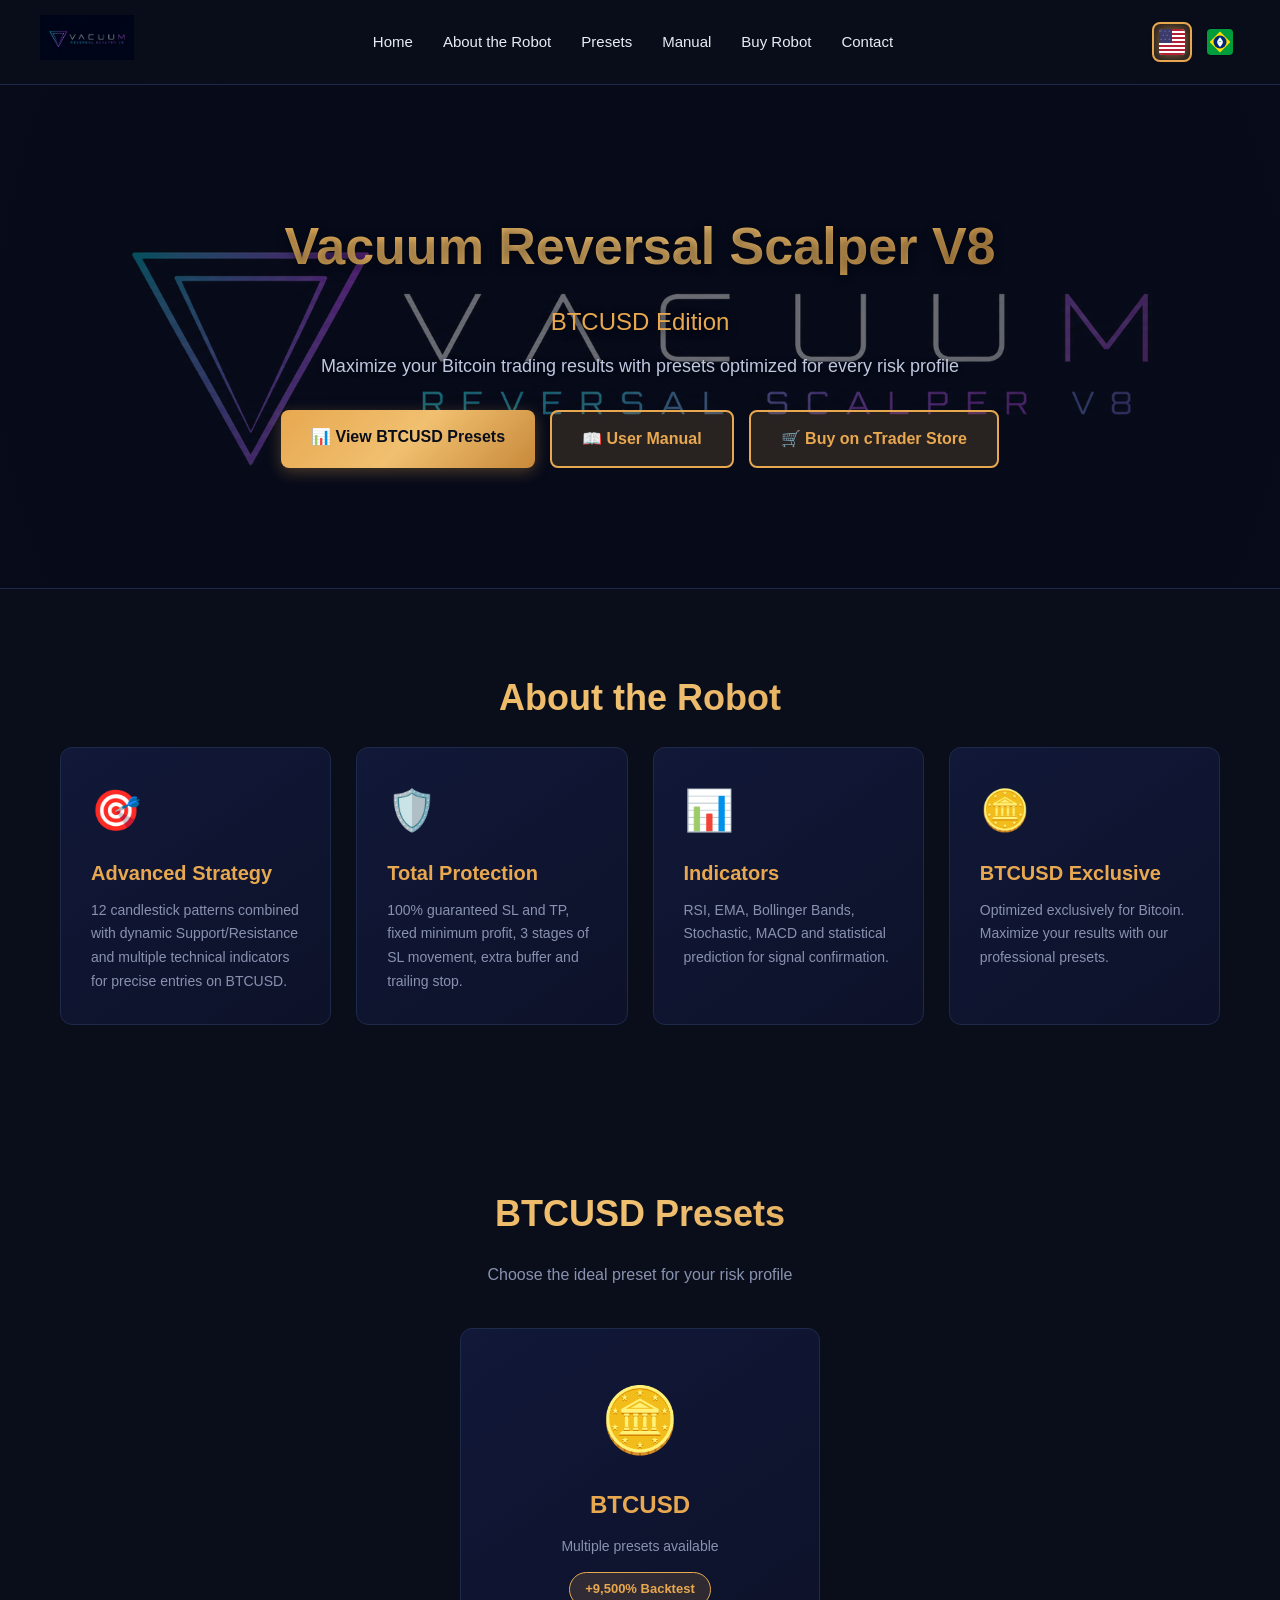
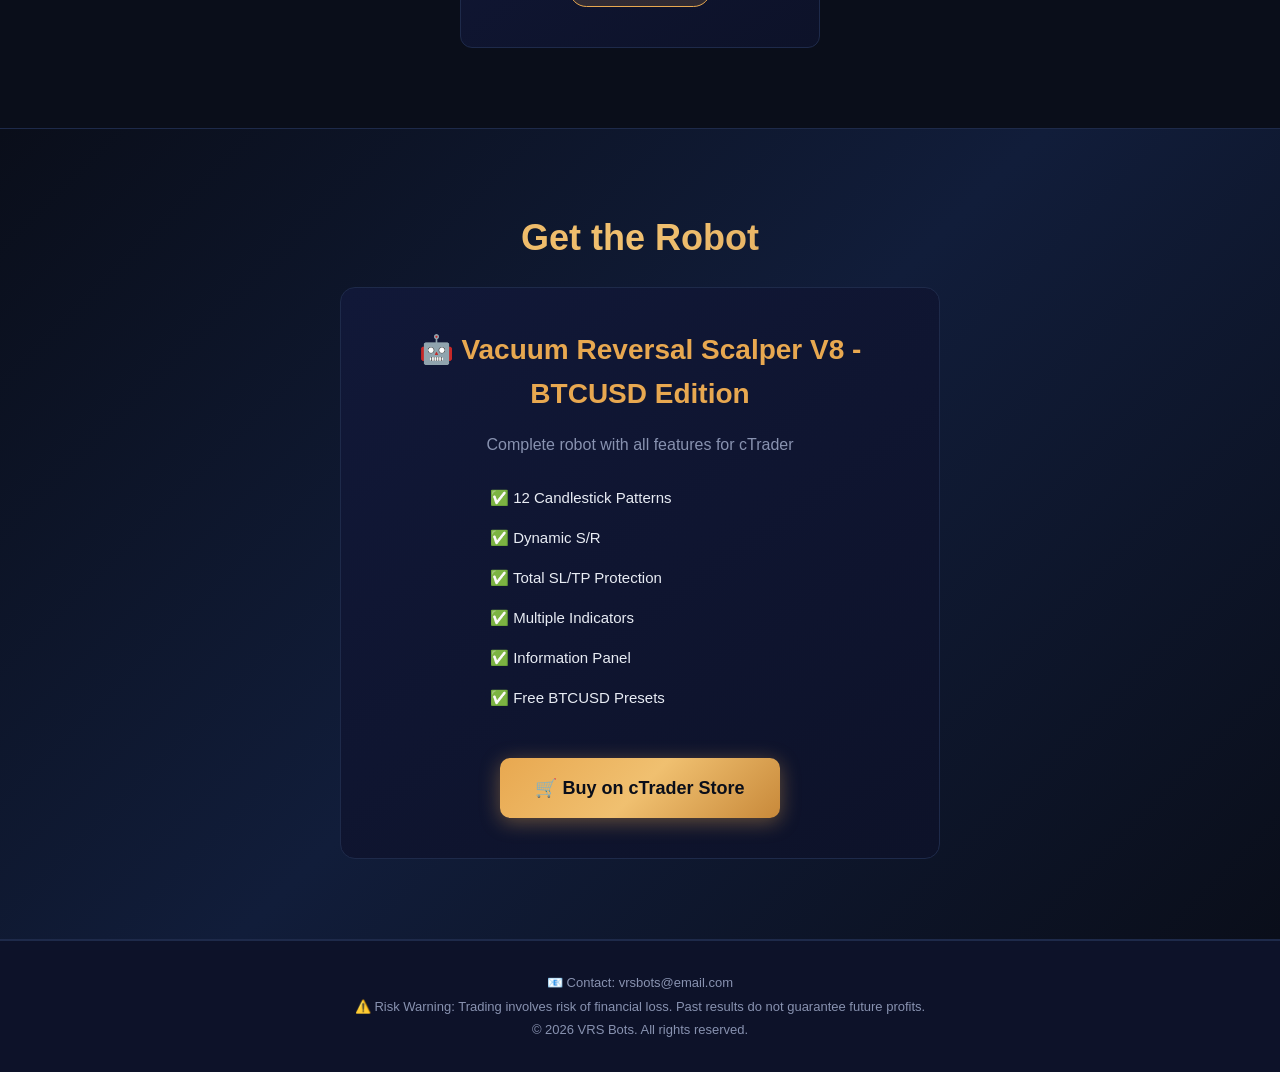
==== commit 58873f3d: "Site completo: multi-language, manual, presets BTCUSD, correções CSS" ====
--- a/index.html
+++ b/index.html
@@ -3,8 +3,8 @@
 <head>
     <meta charset="UTF-8">
     <meta name="viewport" content="width=device-width, initial-scale=1.0">
-    <title data-i18n="site.title">VRS Bots - Vacuum Reversal Scalper V8</title>
-    <meta name="description" data-i18n="site.description" content="Professional presets for Vacuum Reversal Scalper V8. Optimized performance for cTrader.">
+    <title data-i18n="site.title">VRS Bots - Vacuum Reversal Scalper V8 - BTCUSD Edition</title>
+    <meta name="description" data-i18n="site.description" content="Professional BTCUSD presets for Vacuum Reversal Scalper V8. Optimized performance for cTrader.">
     <link rel="stylesheet" href="assets/css/style.css">
     <link rel="icon" type="image/x-icon" href="assets/images/favicon.ico">
 </head>
@@ -18,6 +18,7 @@
                 <li><a href="#home" data-i18n="nav.home">Home</a></li>
                 <li><a href="#about" data-i18n="nav.about">About the Robot</a></li>
                 <li><a href="presets/" data-i18n="nav.presets">Presets</a></li>
+                <li><a href="manual.html" data-i18n="nav.manual">Manual</a></li>
                 <li><a href="#buy" data-i18n="nav.buy">Buy Robot</a></li>
                 <li><a href="#contact" data-i18n="nav.contact">Contact</a></li>
             </ul>
@@ -28,10 +29,11 @@
         <!-- Hero com Banner -->
         <section id="home" class="hero">
             <h1 data-i18n="hero.title">Vacuum Reversal Scalper V8</h1>
-            <p class="subtitle" data-i18n="hero.subtitle">Professional Presets for cTrader</p>
-            <p data-i18n="hero.description">Maximize your results with presets optimized by asset and risk profile</p>
+            <p class="subtitle" data-i18n="hero.subtitle">BTCUSD Edition</p>
+            <p data-i18n="hero.description">Maximize your Bitcoin trading results with presets optimized for every risk profile</p>
             <div class="cta-buttons">
-                <a href="presets/" class="btn-primary" data-i18n="hero.btn_presets">📊 View Available Presets</a>
+                <a href="/presets/" class="btn-primary" data-i18n="hero.btn_presets">📊 View BTCUSD Presets</a>
+                <a href="/manual.html" class="btn-secondary" data-i18n="hero.btn_manual">📖 User Manual</a>
                 <a href="#buy" class="btn-secondary" data-i18n="hero.btn_buy">🛒 Buy on cTrader Store</a>
             </div>
         </section>
@@ -43,7 +45,7 @@
                 <div class="about-card">
                     <div class="card-icon">🎯</div>
                     <h3 data-i18n="about.strategy.title">Advanced Strategy</h3>
-                    <p data-i18n="about.strategy.desc">12 candlestick patterns combined with dynamic Support/Resistance and multiple technical indicators for precise entries.</p>
+                    <p data-i18n="about.strategy.desc">12 candlestick patterns combined with dynamic Support/Resistance and multiple technical indicators for precise entries on BTCUSD.</p>
                 </div>
                 <div class="about-card">
                     <div class="card-icon">🛡️</div>
@@ -57,7 +59,7 @@
                 </div>
                 <div class="about-card">
                     <div class="card-icon">🪙</div>
-                    <h3 data-i18n="about.asset.title">BTCUSD</h3>
+                    <h3 data-i18n="about.asset.title">BTCUSD Exclusive</h3>
                     <p data-i18n="about.asset.desc">Optimized exclusively for Bitcoin. Maximize your results with our professional presets.</p>
                 </div>
             </div>
@@ -83,7 +85,7 @@
             <h2 data-i18n="buy_section.title">Get the Robot</h2>
             <div class="buy-card">
                 <div class="buy-info">
-                    <h3 data-i18n="buy_section.robot_name">🤖 Vacuum Reversal Scalper V8</h3>
+                    <h3 data-i18n="buy_section.robot_name">🤖 Vacuum Reversal Scalper V8 - BTCUSD Edition</h3>
                     <p data-i18n="buy_section.desc">Complete robot with all features for cTrader</p>
                     <ul data-i18n-list="buy_section.features">
                         <li>✅ 12 Candlestick Patterns</li>
@@ -91,7 +93,7 @@
                         <li>✅ Total SL/TP Protection</li>
                         <li>✅ Multiple Indicators</li>
                         <li>✅ Information Panel</li>
-                        <li>✅ Free Presets</li>
+                        <li>✅ Free BTCUSD Presets</li>
                     </ul>
                     <a href="https://ctrader.com/loja/seu-robo-aqui" class="btn-buy" target="_blank" data-i18n="buy_section.btn">
                         🛒 Buy on cTrader Store
--- a/assets/css/style.css
+++ b/assets/css/style.css
@@ -113,7 +113,7 @@
     padding: 120px 20px;
     position: relative;
     overflow: hidden;
-    background-image: url('../images/banner.png');
+    background-image: url('/assets/images/banner.png');
     background-size: cover;
     background-position: center;
     background-repeat: no-repeat;
@@ -169,7 +169,7 @@
 
 .hero p {
     font-size: 18px;
-    color: var(--text-secondary);
+    color: #c0c8e0;
     margin-bottom: 30px;
     text-shadow: 0 1px 5px rgba(0, 0, 0, 0.5);
 }
@@ -271,7 +271,7 @@
 .btn-secondary {
     display: inline-block;
     padding: 14px 30px;
-    background: transparent;
+    background: rgba(232, 168, 80, 0.15);  /* MUDEI: agora tem fundo */
     color: var(--accent-primary) !important;
     border: 2px solid var(--accent-primary);
     border-radius: 8px;
@@ -281,9 +281,9 @@
 }
 
 .btn-secondary:hover {
-    background: rgba(232, 168, 80, 0.1);
+     background: rgba(232, 168, 80, 0.3);  /* MUDEI: fundo mais forte no hover */
     transform: translateY(-2px);
-    box-shadow: 0 4px 15px rgba(232, 168, 80, 0.2);
+    box-shadow: 0 4px 15px rgba(232, 168, 80, 0.3);
 }
 
 .btn-download {
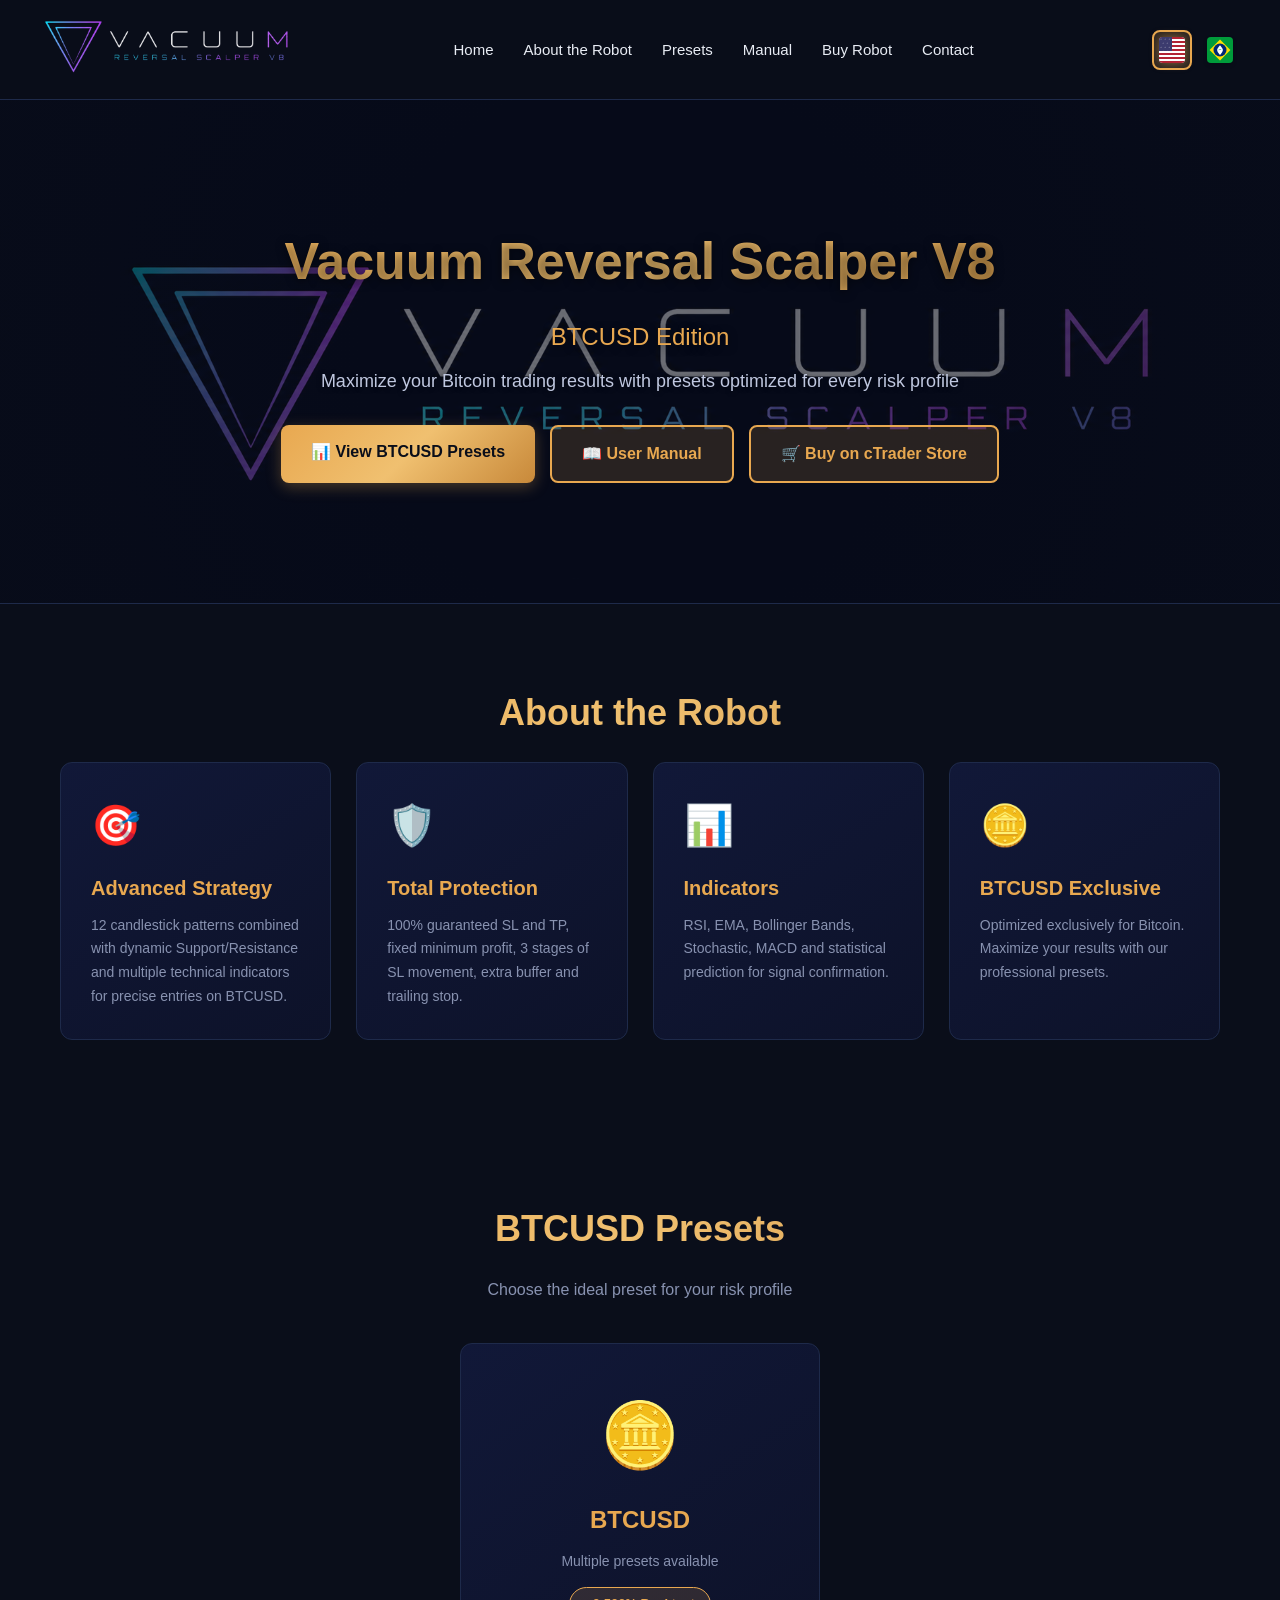
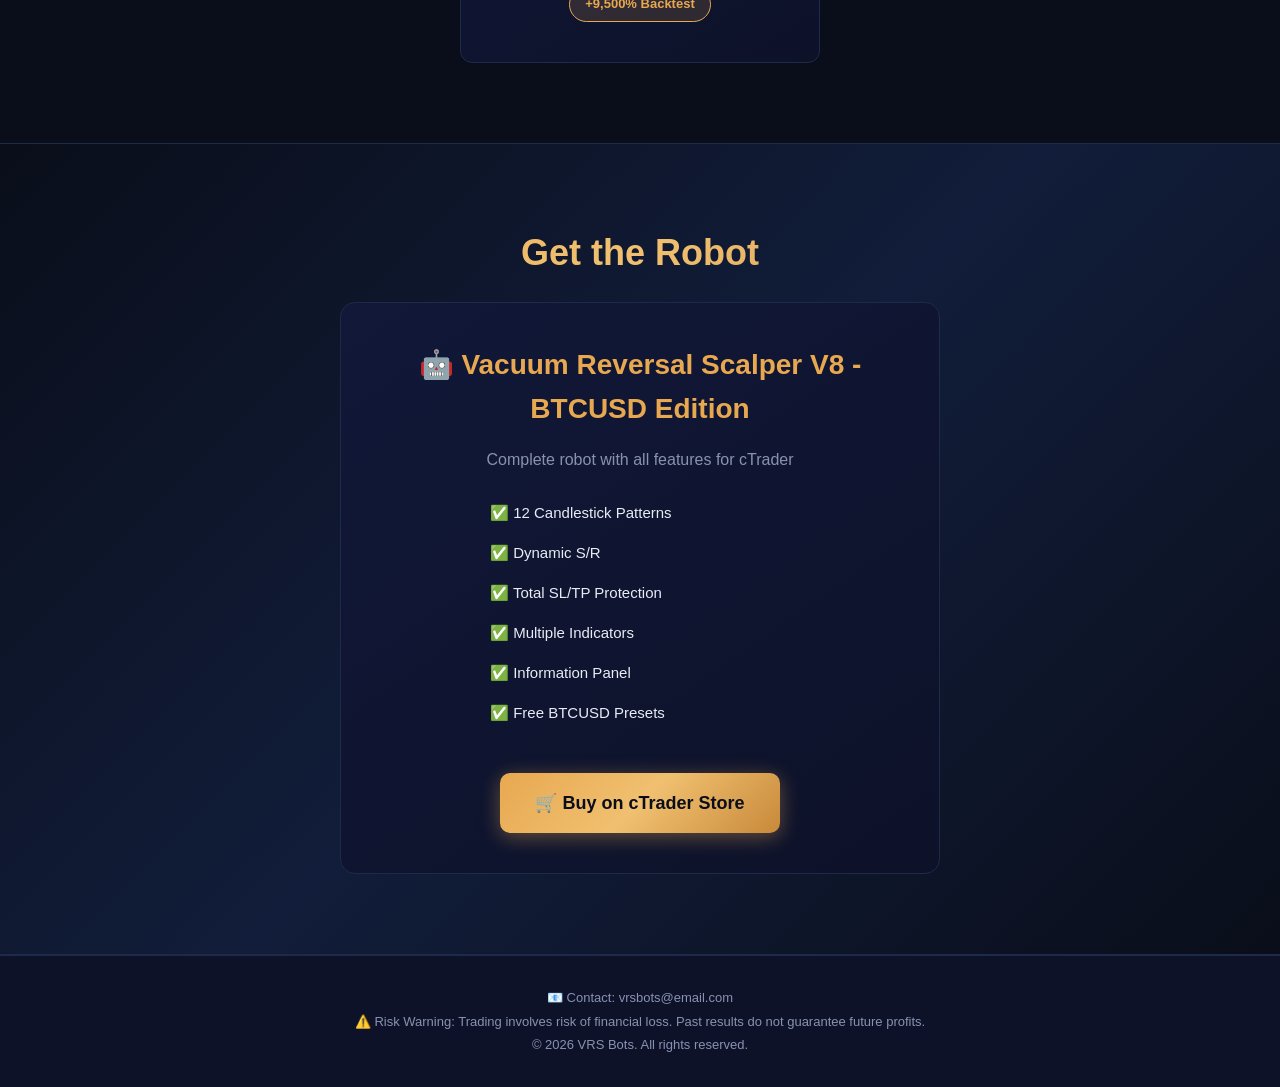
==== commit eeff55c9: "Site completo: multi-language, manual, presets BTCUSD, correções CSS" ====
--- a/index.html
+++ b/index.html
@@ -5,20 +5,20 @@
     <meta name="viewport" content="width=device-width, initial-scale=1.0">
     <title data-i18n="site.title">VRS Bots - Vacuum Reversal Scalper V8 - BTCUSD Edition</title>
     <meta name="description" data-i18n="site.description" content="Professional BTCUSD presets for Vacuum Reversal Scalper V8. Optimized performance for cTrader.">
-    <link rel="stylesheet" href="assets/css/style.css">
-    <link rel="icon" type="image/x-icon" href="assets/images/favicon.ico">
+    <link rel="stylesheet" href="https://sedenir-vitorino.github.io/Vaccum-Reversal-Scalper-V8/assets/css/style.css">
+    <link rel="icon" type="image/x-icon" href="https://sedenir-vitorino.github.io/Vaccum-Reversal-Scalper-V8/assets/images/favicon.ico">
 </head>
 <body>
     <header>
         <nav>
             <div class="logo">
-                <img src="assets/images/logo.png" alt="VRS Bots" height="45">
+                <img src="https://sedenir-vitorino.github.io/Vaccum-Reversal-Scalper-V8/assets/images/logo.png" alt="VRS Bots" height="45">
             </div>
             <ul class="nav-links">
                 <li><a href="#home" data-i18n="nav.home">Home</a></li>
                 <li><a href="#about" data-i18n="nav.about">About the Robot</a></li>
-                <li><a href="presets/" data-i18n="nav.presets">Presets</a></li>
-                <li><a href="manual.html" data-i18n="nav.manual">Manual</a></li>
+                <li><a href="https://sedenir-vitorino.github.io/Vaccum-Reversal-Scalper-V8/presets/" data-i18n="nav.presets">Presets</a></li>
+                <li><a href="https://sedenir-vitorino.github.io/Vaccum-Reversal-Scalper-V8/download/manual.html" data-i18n="nav.manual">Manual</a></li>
                 <li><a href="#buy" data-i18n="nav.buy">Buy Robot</a></li>
                 <li><a href="#contact" data-i18n="nav.contact">Contact</a></li>
             </ul>
@@ -32,8 +32,8 @@
             <p class="subtitle" data-i18n="hero.subtitle">BTCUSD Edition</p>
             <p data-i18n="hero.description">Maximize your Bitcoin trading results with presets optimized for every risk profile</p>
             <div class="cta-buttons">
-                <a href="/presets/" class="btn-primary" data-i18n="hero.btn_presets">📊 View BTCUSD Presets</a>
-                <a href="/manual.html" class="btn-secondary" data-i18n="hero.btn_manual">📖 User Manual</a>
+                <a href="https://sedenir-vitorino.github.io/Vaccum-Reversal-Scalper-V8/presets/" class="btn-primary" data-i18n="hero.btn_presets">📊 View BTCUSD Presets</a>
+                <a href="https://sedenir-vitorino.github.io/Vaccum-Reversal-Scalper-V8/download/manual.html" class="btn-secondary" data-i18n="hero.btn_manual">📖 User Manual</a>
                 <a href="#buy" class="btn-secondary" data-i18n="hero.btn_buy">🛒 Buy on cTrader Store</a>
             </div>
         </section>
@@ -111,7 +111,7 @@
         </div>
     </footer>
 
-    <script src="assets/js/i18n.js"></script>
-    <script src="assets/js/main.js"></script>
+    <script src="https://sedenir-vitorino.github.io/Vaccum-Reversal-Scalper-V8/assets/js/i18n.js"></script>
+    <script src="https://sedenir-vitorino.github.io/Vaccum-Reversal-Scalper-V8/assets/js/main.js"></script>
 </body>
 </html>
